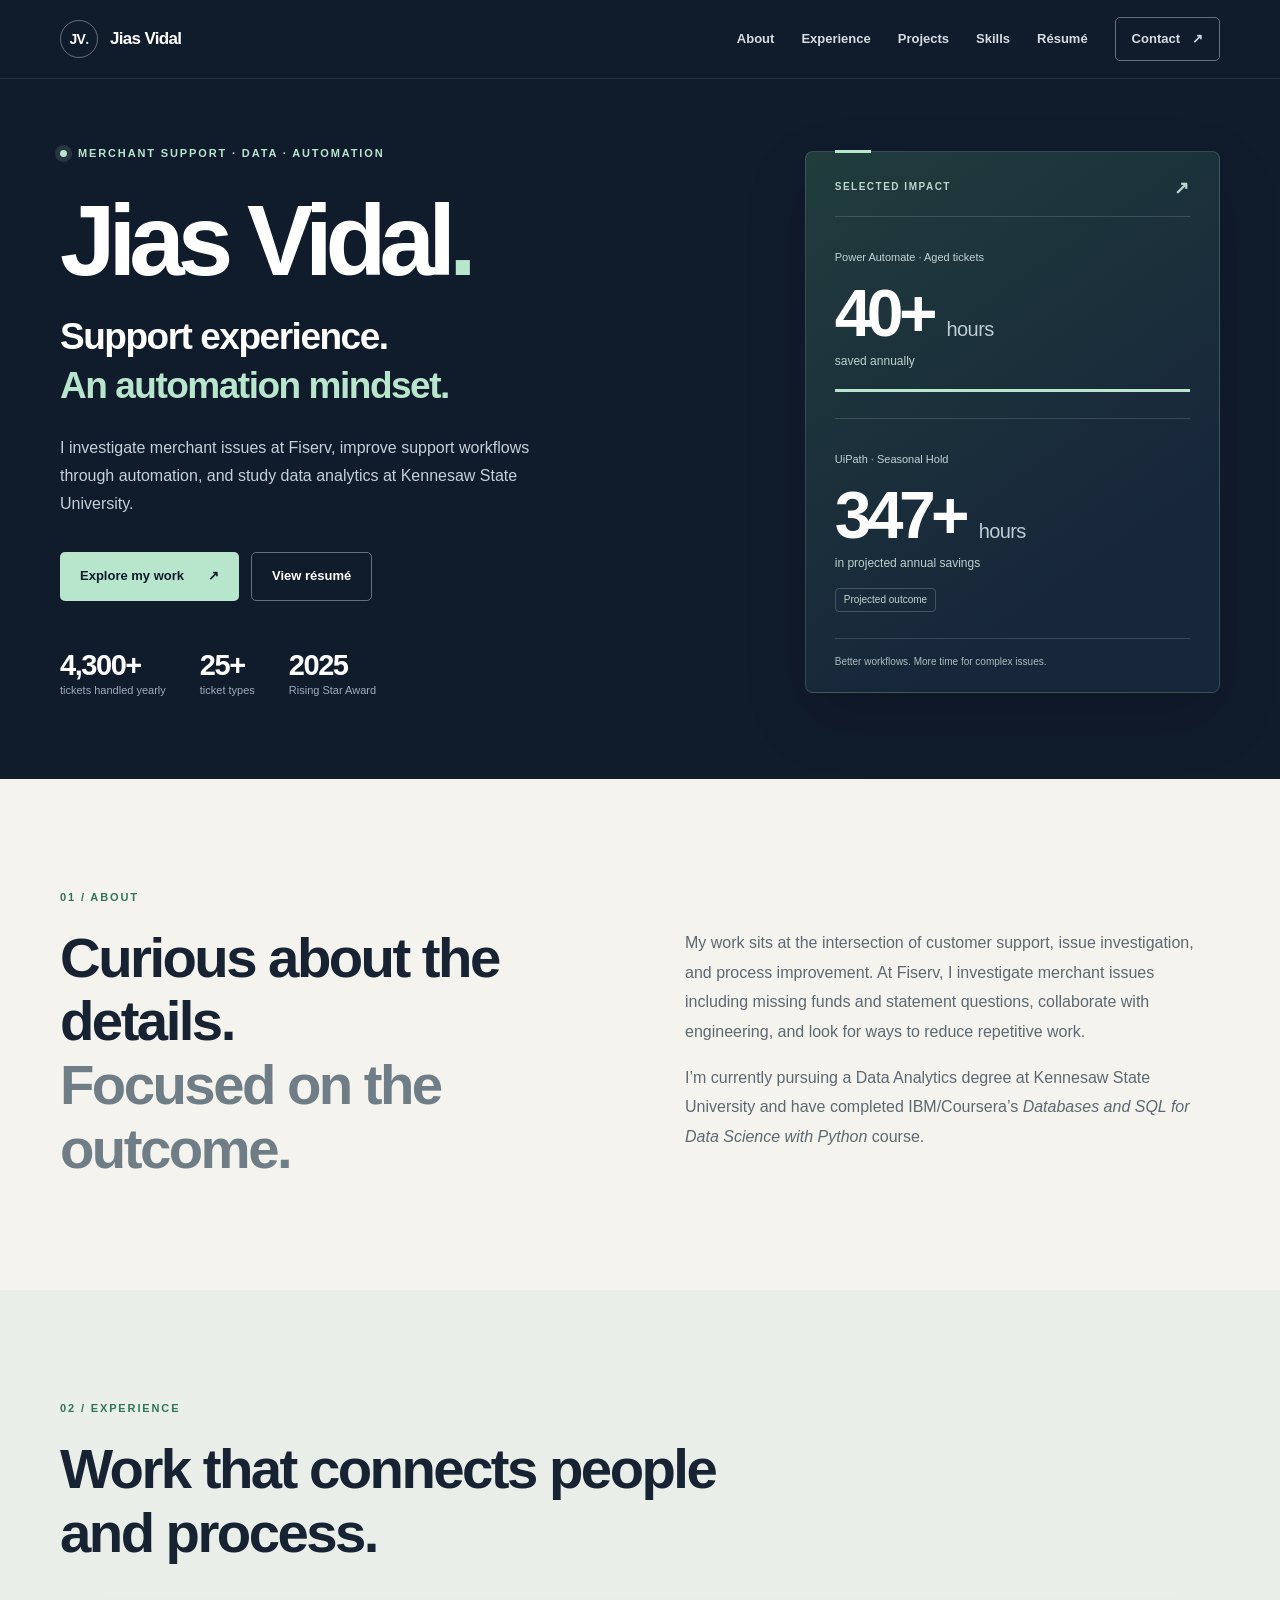
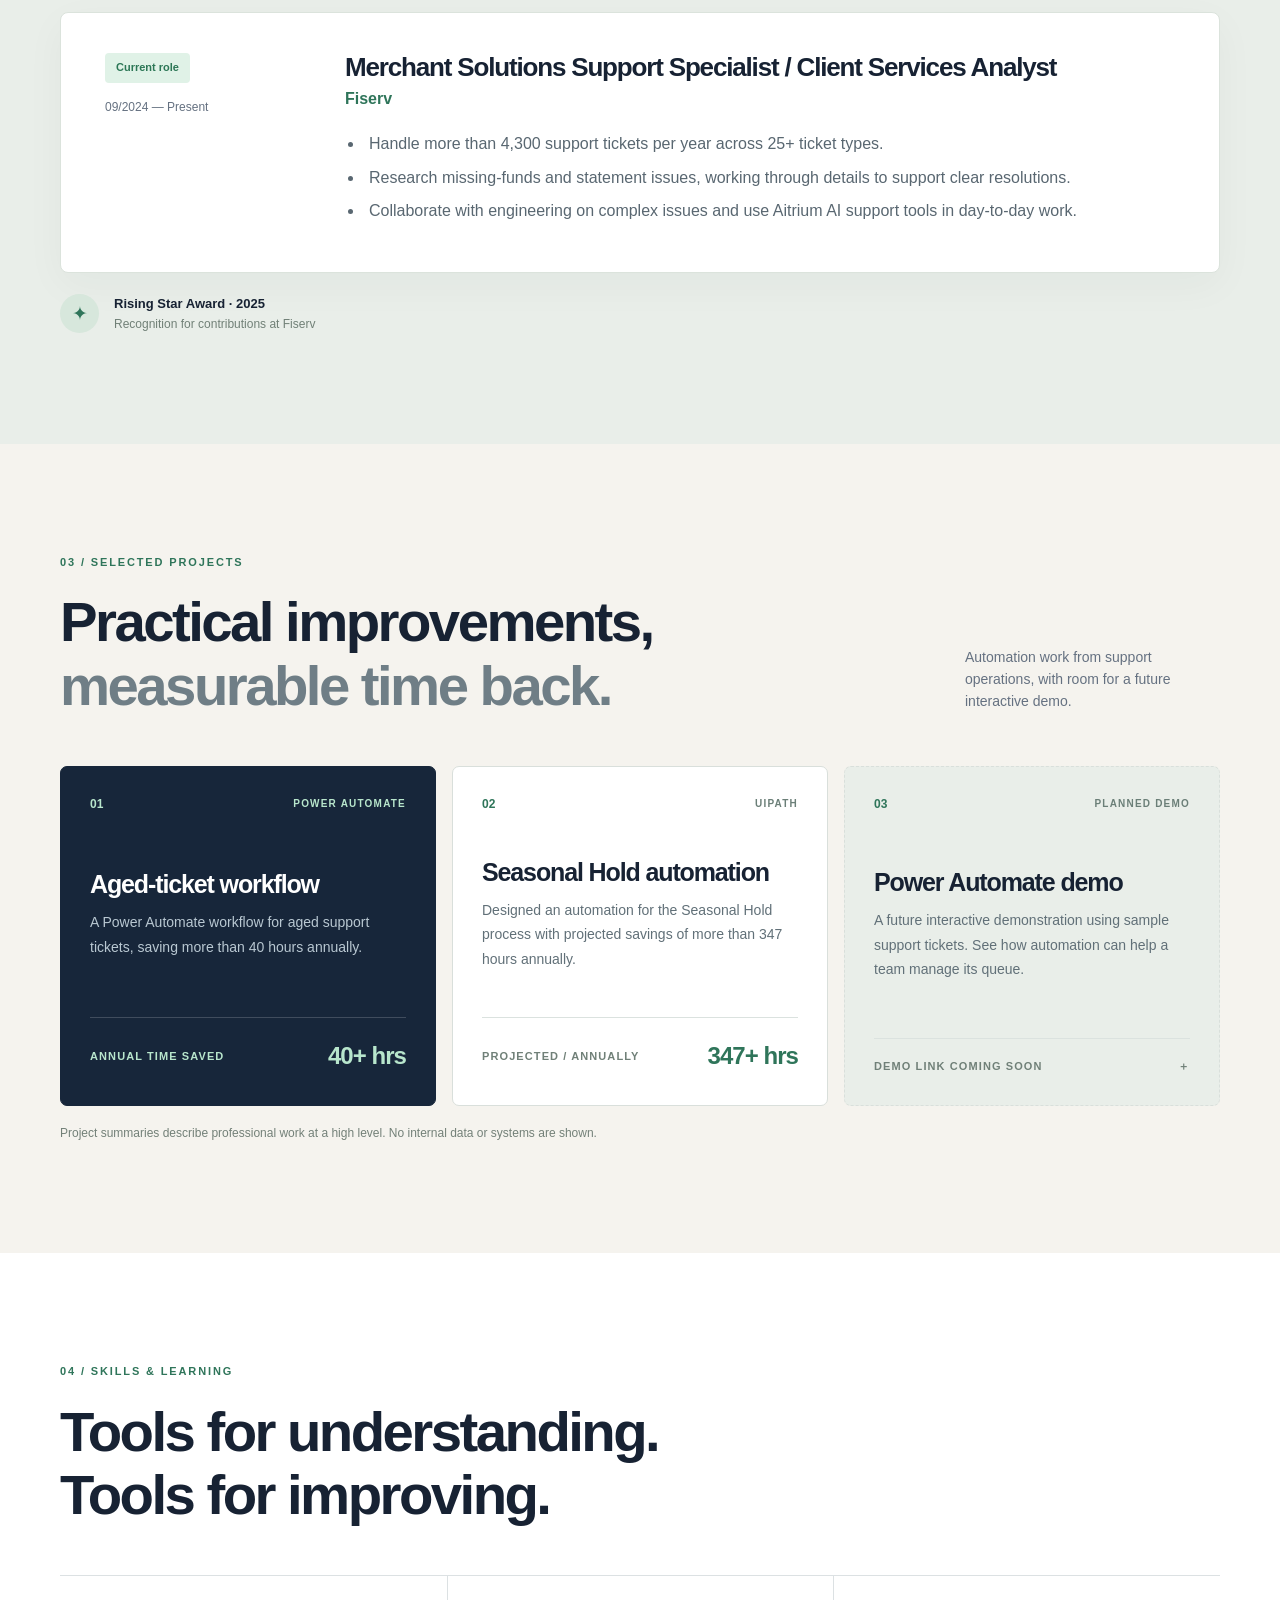
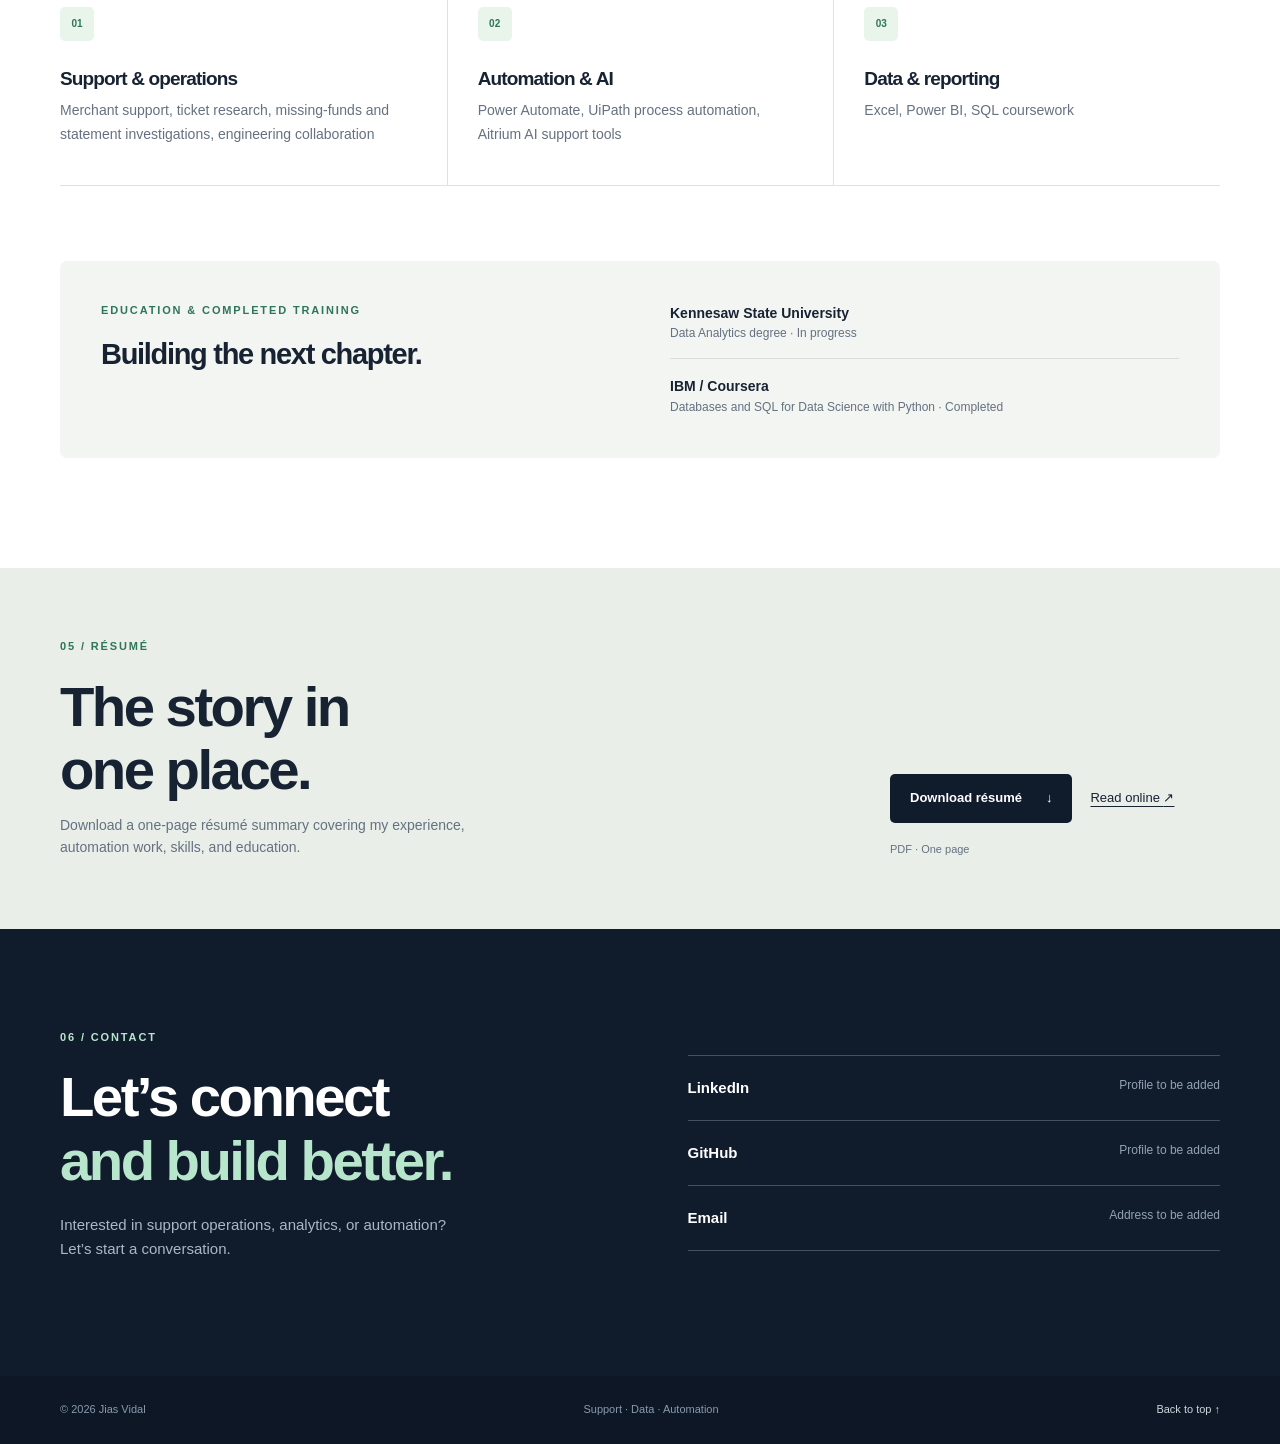
==== index.html @ 684265c1 "Add files via upload" ====
<!doctype html>
<html lang="en">
<head>
  <meta charset="utf-8">
  <meta name="viewport" content="width=device-width, initial-scale=1">
  <meta name="description" content="Jias Vidal — merchant support, data analytics, and practical automation. Explore experience, training, and portfolio projects.">
  <meta name="theme-color" content="#101b2c">
  <title>Jias Vidal | Support, Data & Automation</title>
  <link rel="icon" href="assets/favicon.svg" type="image/svg+xml">
  <link rel="stylesheet" href="styles.css">
  <link rel="stylesheet" href="refinements.css">
  <script src="site-config.js" defer></script>
  <script src="script.js" defer></script>
</head>
<body>
  <a class="skip-link" href="#main">Skip to content</a>
  <header class="site-header">
    <nav class="nav container" aria-label="Main navigation">
      <a class="brand" href="#top" aria-label="Jias Vidal, back to top"><span class="brand-mark">JV<span class="brand-dot">.</span></span><span>Jias Vidal</span></a>
      <button class="menu-toggle" type="button" aria-expanded="false" aria-controls="nav-links" aria-label="Open menu"><span></span><span></span><span></span></button>
      <div class="nav-links" id="nav-links"><a href="#about">About</a><a href="#experience">Experience</a><a href="#projects">Projects</a><a href="#skills">Skills</a><a href="#resume">Résumé</a><a class="nav-contact" href="#contact">Contact <span aria-hidden="true">↗</span></a></div>
    </nav>
  </header>

  <main id="main">
    <section class="hero" id="top" aria-labelledby="hero-title">
      <div class="container hero-grid">
        <div class="hero-copy">
          <p class="eyebrow"><span class="status-dot"></span> Merchant support · Data · Automation</p>
          <h1 id="hero-title">Jias Vidal<span class="name-period">.</span></h1>
          <p class="hero-statement">Support experience.<br><em>An automation mindset.</em></p>
          <p class="hero-lede">I investigate merchant issues at Fiserv, improve support workflows through automation, and study data analytics at Kennesaw State University.</p>
          <div class="hero-actions"><a class="button button-primary" href="#projects">Explore my work <span aria-hidden="true">↗</span></a><a class="button button-outline" href="#resume">View résumé</a></div>
          <div class="hero-metrics" aria-label="Career highlights"><div><strong>4,300+</strong><span>tickets handled yearly</span></div><div><strong>25+</strong><span>ticket types</span></div><div><strong>2025</strong><span>Rising Star Award</span></div></div>
        </div>
        <aside class="impact-panel" aria-label="Automation results">
          <div class="impact-heading"><span>Selected impact</span><span aria-hidden="true">↗</span></div>
          <div class="impact-item"><span class="impact-label">Power Automate · Aged tickets</span><p class="impact-number">40+ <span>hours</span></p><p class="impact-description">saved annually</p><div class="impact-track"><span></span></div></div>
          <div class="impact-item"><span class="impact-label">UiPath · Seasonal Hold</span><p class="impact-number">347+ <span>hours</span></p><p class="impact-description">in projected annual savings</p><span class="projection-label">Projected outcome</span></div>
          <p class="impact-caption">Better workflows. More time for complex issues.</p>
        </aside>
      </div>
    </section>

    <section class="section about-section" id="about"><div class="container split-heading"><div><p class="section-kicker">01 / About</p><h2>Curious about the details.<br><span>Focused on the outcome.</span></h2></div><div class="section-text"><p>My work sits at the intersection of customer support, issue investigation, and process improvement. At Fiserv, I investigate merchant issues including missing funds and statement questions, collaborate with engineering, and look for ways to reduce repetitive work.</p><p>I’m currently pursuing a Data Analytics degree at Kennesaw State University and have completed IBM/Coursera’s <em>Databases and SQL for Data Science with Python</em> course.</p></div></div></section>

    <section class="section experience-section" id="experience"><div class="container"><div class="section-heading"><p class="section-kicker">02 / Experience</p><h2>Work that connects people<br>and process.</h2></div><div class="experience-card"><div class="experience-meta"><span class="tag">Current role</span><p>09/2024 — Present</p></div><div class="experience-body"><h3>Merchant Solutions Support Specialist / Client Services Analyst</h3><p class="company">Fiserv</p><ul><li>Handle more than 4,300 support tickets per year across 25+ ticket types.</li><li>Research missing-funds and statement issues, working through details to support clear resolutions.</li><li>Collaborate with engineering on complex issues and use Aitrium AI support tools in day-to-day work.</li></ul></div></div><div class="award-strip"><span class="award-icon" aria-hidden="true">✦</span><div><strong>Rising Star Award · 2025</strong><span>Recognition for contributions at Fiserv</span></div></div></div></section>

    <section class="section projects-section" id="projects"><div class="container"><div class="section-heading projects-heading"><div><p class="section-kicker">03 / Selected projects</p><h2>Practical improvements,<br><span>measurable time back.</span></h2></div><p>Automation work from support operations, with room for a future interactive demo.</p></div><div class="project-grid"><article class="project-card featured"><div class="project-top"><span class="project-number">01</span><span class="project-type">Power Automate</span></div><div><h3>Aged-ticket workflow</h3><p>A Power Automate workflow for aged support tickets, saving more than 40 hours annually.</p></div><div class="project-footer"><span>Annual time saved</span><strong class="project-result">40+ hrs</strong></div></article><article class="project-card"><div class="project-top"><span class="project-number">02</span><span class="project-type">UiPath</span></div><div><h3>Seasonal Hold automation</h3><p>Designed an automation for the Seasonal Hold process with projected savings of more than 347 hours annually.</p></div><div class="project-footer"><span>Projected / annually</span><strong class="project-result">347+ hrs</strong></div></article><article class="project-card future" id="demo-project"><div class="project-top"><span class="project-number">03</span><span class="project-type" id="demo-status">Planned demo</span></div><div><h3 id="demo-title">Power Automate demo</h3><p id="demo-description">A future interactive demonstration using sample support tickets. See how automation can help a team manage its queue.</p></div><div class="project-footer" id="demo-link-slot"><span>Demo link coming soon</span><span aria-hidden="true">＋</span></div></article></div><p class="project-note">Project summaries describe professional work at a high level. No internal data or systems are shown.</p></div></section>

    <section class="section skills-section" id="skills"><div class="container"><div class="section-heading"><p class="section-kicker">04 / Skills & learning</p><h2>Tools for understanding.<br>Tools for improving.</h2></div><div class="skills-grid"><div class="skill-group"><span class="skill-icon" aria-hidden="true">01</span><h3>Support & operations</h3><p>Merchant support, ticket research, missing-funds and statement investigations, engineering collaboration</p></div><div class="skill-group"><span class="skill-icon" aria-hidden="true">02</span><h3>Automation & AI</h3><p>Power Automate, UiPath process automation, Aitrium AI support tools</p></div><div class="skill-group"><span class="skill-icon" aria-hidden="true">03</span><h3>Data & reporting</h3><p>Excel, Power BI, SQL coursework</p></div></div><div class="learning-panel"><div><p class="section-kicker">Education & completed training</p><h3>Building the next chapter.</h3></div><div class="learning-items"><div><strong>Kennesaw State University</strong><span>Data Analytics degree · In progress</span></div><div><strong>IBM / Coursera</strong><span>Databases and SQL for Data Science with Python · Completed</span></div></div></div></div></section>

    <section class="section resume-section" id="resume"><div class="container resume-panel"><div><p class="section-kicker">05 / Résumé</p><h2>The story in<br>one place.</h2><p>Download a one-page résumé summary covering my experience, automation work, skills, and education.</p></div><div class="resume-actions"><a class="button button-dark" href="assets/jias-vidal-resume.pdf" download>Download résumé <span aria-hidden="true">↓</span></a><a class="resume-preview" href="resume.html">Read online <span aria-hidden="true">↗</span></a><span class="file-note">PDF · One page</span></div></div></section>

    <section class="contact-section" id="contact"><div class="container contact-layout"><div><p class="section-kicker">06 / Contact</p><h2>Let’s connect<br><em>and build better.</em></h2><p>Interested in support operations, analytics, or automation? Let’s start a conversation.</p></div><div class="contact-links"><div class="contact-placeholder" id="linkedin-link"><span>LinkedIn</span><span>Profile to be added</span></div><div class="contact-placeholder" id="github-link"><span>GitHub</span><span>Profile to be added</span></div><div class="contact-placeholder" id="email-link"><span>Email</span><span>Address to be added</span></div></div></div></section>
  </main>
  <footer class="footer"><div class="container footer-row"><span>© <span id="year">2026</span> Jias Vidal</span><span>Support · Data · Automation</span><a href="#top">Back to top ↑</a></div></footer>
</body>
</html>
---- styles.css ----
:root{--navy:#101b2c;--navy2:#17263a;--cream:#f5f3ee;--white:#fff;--ink:#172233;--muted:#657181;--line:#dce1e3;--mint:#b8e6cc;--green:#2f755a}*{box-sizing:border-box}html{scroll-behavior:smooth}body{margin:0;font-family:'Segoe UI',Arial,sans-serif;color:var(--ink);background:var(--cream);line-height:1.6}h1,h2,h3,p{margin-top:0}h1,h2,h3{font-family:'Segoe UI',Arial,sans-serif;line-height:1.13;letter-spacing:-.045em}a{color:inherit}button{font:inherit}.container{width:min(1160px,calc(100% - 48px));margin:auto}.skip-link{position:absolute;top:-50px;left:12px;background:var(--mint);padding:8px 16px;z-index:50}.skip-link:focus{top:8px}.site-header{background:var(--navy);color:white;border-bottom:1px solid #ffffff19;position:relative;z-index:10}.nav{min-height:78px;display:flex;align-items:center;justify-content:space-between;gap:24px}.brand{display:flex;align-items:center;gap:12px;text-decoration:none;font:800 17px 'Segoe UI',Arial,sans-serif;letter-spacing:-.04em}.brand-mark{display:grid;place-items:center;width:38px;height:38px;border:1px solid #ffffff5c;border-radius:50%;font-size:14px}.brand-dot{color:var(--mint)}.nav-links{display:flex;align-items:center;gap:27px}.nav-links a{text-decoration:none;font-size:13px;font-weight:600;color:#d5dce4}.nav-links a:hover,.nav-links a:focus-visible{color:var(--mint)}.nav-contact{padding:10px 16px;border:1px solid #627083;border-radius:5px}.nav-contact span{margin-left:12px}.menu-toggle{display:none}.hero{background:var(--navy);color:white;overflow:hidden}.hero-grid{display:grid;grid-template-columns:1.2fr .8fr;gap:48px;min-height:650px;align-items:center;padding-top:66px;padding-bottom:80px}.eyebrow,.section-kicker{text-transform:uppercase;letter-spacing:.17em;font-size:11px;font-weight:800}.eyebrow{display:flex;align-items:center;gap:11px;color:var(--mint);margin-bottom:26px}.status-dot{width:7px;height:7px;border-radius:50%;background:var(--mint);box-shadow:0 0 0 5px #b8e6cc22}.hero h1{font-size:clamp(47px,5.3vw,76px);max-width:740px;margin-bottom:27px}.hero h1 em,.contact-section h2 em{font-style:normal;color:var(--mint)}.hero-lede{font-size:17px;line-height:1.75;color:#c5d0da;max-width:580px;margin-bottom:34px}.hero-actions{display:flex;gap:12px;flex-wrap:wrap}.button{display:inline-flex;align-items:center;justify-content:center;gap:24px;min-height:49px;padding:12px 20px;border-radius:5px;text-decoration:none;font-size:13px;font-weight:800;transition:transform .2s,background .2s}.button:hover{transform:translateY(-2px)}.button-primary{background:var(--mint);color:var(--navy)}.button-primary:hover{background:#d5f3e2}.button-outline{border:1px solid #637185;color:white}.button-outline:hover{background:#ffffff12}.hero-metrics{display:flex;gap:45px;margin-top:65px}.hero-metrics div{display:flex;flex-direction:column;gap:0}.hero-metrics strong{font:800 29px 'Segoe UI',Arial,sans-serif;letter-spacing:-.05em}.hero-metrics span{font-size:11px;color:#9dadbd}.hero-art{position:relative;display:grid;place-items:center;height:430px;isolation:isolate}.hero-art:before{content:'';position:absolute;width:370px;height:370px;background:radial-gradient(circle,#244e50 0%,#1c3942 34%,transparent 68%);filter:blur(16px);z-index:-1}.art-orbit{position:absolute;border:1px solid #88b8ae55;border-radius:50%;transform:rotate(-26deg)}.orbit-one{width:380px;height:220px}.orbit-two{width:260px;height:370px;transform:rotate(44deg)}.art-core{width:220px;height:220px;border-radius:50%;background:linear-gradient(145deg,#223e49,#172a3b);border:1px solid #94cdb077;box-shadow:0 24px 90px #0007, inset 0 0 40px #aedcc018;display:flex;flex-direction:column;align-items:center;justify-content:center;font:800 21px 'Segoe UI',Arial,sans-serif;letter-spacing:-.04em}.art-plus{color:var(--mint);font-size:15px;line-height:1.6}.art-caption{position:absolute;bottom:8px;color:#849aaa;font-size:11px;letter-spacing:.12em;text-transform:uppercase}.section{padding:110px 0}.section-kicker{color:var(--green);margin-bottom:19px}.section h2,.contact-section h2{font-size:clamp(38px,4.4vw,59px);margin-bottom:0}.section h2 span{color:#6f7e86}.split-heading{display:grid;grid-template-columns:1fr 1fr;gap:90px}.section-text{padding-top:39px;color:#5d6872;font-size:16px;line-height:1.85}.section-text p:last-child{margin-bottom:0}.experience-section{background:#e9eee9}.section-heading{margin-bottom:48px}.experience-card{display:grid;grid-template-columns:240px 1fr;background:white;border:1px solid #dbe3dc;border-radius:8px;padding:40px 44px;box-shadow:0 12px 40px #1b3c2d0a}.experience-meta{font-size:12px;color:var(--muted)}.tag{display:inline-block;background:#e0f2e7;color:#2c7756;padding:6px 11px;border-radius:4px;font-size:11px;font-weight:800;margin-bottom:15px}.experience-body h3{font-size:26px;margin-bottom:3px}.company{font-weight:700;color:var(--green);margin-bottom:20px}.experience-body ul{padding-left:19px;margin:0;color:#596771}.experience-body li{padding-left:5px;margin-bottom:8px}.award-strip{display:flex;align-items:center;gap:15px;margin-top:21px}.award-icon{display:grid;place-items:center;width:39px;height:39px;border-radius:50%;background:#d7e7dc;color:var(--green);font-size:19px}.award-strip div{display:flex;flex-direction:column}.award-strip strong{font-size:13px}.award-strip span:last-child{font-size:12px;color:#718077}.projects-section{background:var(--cream)}.projects-heading{display:flex;justify-content:space-between;align-items:end;gap:30px}.projects-heading>p{max-width:255px;color:var(--muted);font-size:14px;margin:0 0 5px}.project-grid{display:grid;grid-template-columns:repeat(3,1fr);gap:16px}.project-card{min-height:335px;display:flex;flex-direction:column;justify-content:space-between;padding:29px;border:1px solid #d9dfdb;border-radius:7px;background:white;transition:transform .2s,box-shadow .2s}.project-card:hover{transform:translateY(-4px);box-shadow:0 18px 30px #12251b10}.project-card.featured{background:var(--navy2);color:white;border-color:var(--navy2)}.project-card.future{background:#e9eee9;border-style:dashed}.project-top,.project-footer{display:flex;justify-content:space-between;gap:10px;align-items:center}.project-number{font:800 12px 'Segoe UI',Arial,sans-serif;color:var(--green)}.featured .project-number{color:var(--mint)}.project-type{font-size:10px;font-weight:800;text-transform:uppercase;letter-spacing:.12em;color:#6b7f78}.featured .project-type{color:var(--mint)}.project-card h3{font-size:25px;margin-bottom:12px}.project-card p{font-size:14px;color:#617078;line-height:1.75;margin:0}.featured p{color:#b9c8d2}.project-footer{border-top:1px solid #dbe2df;padding-top:19px;font-size:11px;text-transform:uppercase;letter-spacing:.1em;font-weight:800;color:#708078}.featured .project-footer{border-color:#ffffff2d;color:var(--mint)}.project-footer span:last-child{font-size:18px}.project-note{font-size:12px;color:#738078;margin:18px 0 0}.skills-section{background:white}.skills-grid{display:grid;grid-template-columns:repeat(3,1fr);border-top:1px solid var(--line);border-bottom:1px solid var(--line)}.skill-group{padding:31px 28px 38px 0}.skill-group+ .skill-group{border-left:1px solid var(--line);padding-left:30px}.skill-icon{display:grid;place-items:center;width:34px;height:34px;background:#e9f4eb;color:var(--green);border-radius:5px;font-size:10px;font-weight:800;margin-bottom:27px}.skill-group h3{font-size:19px;margin-bottom:10px}.skill-group p{color:var(--muted);font-size:14px;line-height:1.7;margin-bottom:0}.learning-panel{display:grid;grid-template-columns:1fr 1fr;gap:60px;margin-top:75px;padding:41px;background:#f2f5f1;border-radius:7px}.learning-panel h3{font-size:29px;margin:0}.learning-items{display:grid;gap:16px}.learning-items div{display:flex;flex-direction:column;padding-bottom:15px;border-bottom:1px solid #d6dfd6}.learning-items div:last-child{border:0;padding-bottom:0}.learning-items strong{font-size:14px}.learning-items span{font-size:12px;color:var(--muted)}.resume-section{background:#e9eee9;padding:70px 0}.resume-panel{display:flex;align-items:end;justify-content:space-between;gap:25px}.resume-panel h2{margin-bottom:12px}.resume-panel p:last-child{color:var(--muted);font-size:14px;margin:0;max-width:430px}.contact-section{background:var(--navy);color:white;padding:100px 0}.contact-layout{display:grid;grid-template-columns:1fr 1fr;gap:95px}.contact-section .section-kicker{color:var(--mint)}.contact-section h2{margin-bottom:21px}.contact-section p:not(.section-kicker){color:#aab8c5;max-width:400px;font-size:15px}.contact-links{align-self:center;border-top:1px solid #ffffff3a}.contact-placeholder{display:flex;justify-content:space-between;gap:10px;padding:20px 0;border-bottom:1px solid #ffffff3a;font-size:15px;font-weight:700}.contact-placeholder span:last-child{font-size:12px;font-weight:500;color:#91a3b1}.footer{background:#0d1726;color:#889bab}.footer-row{display:flex;justify-content:space-between;gap:20px;padding:25px 0;font-size:11px}.footer a{text-decoration:none;color:#cbd8dd}a:focus-visible,button:focus-visible{outline:3px solid #69d6a3;outline-offset:4px}@media(max-width:900px){.hero-grid{grid-template-columns:1fr;min-height:0;gap:20px;padding:72px 0}.hero-art{height:250px}.hero-art:before{width:250px;height:250px}.orbit-one{width:270px;height:155px}.orbit-two{width:175px;height:265px}.art-core{width:145px;height:145px;font-size:15px}.art-caption{bottom:0}.split-heading,.contact-layout{gap:35px}.project-grid{grid-template-columns:repeat(2,1fr)}.project-card.future{grid-column:span 2;min-height:240px}}@media(max-width:700px){.container{width:min(100% - 36px,1160px)}.nav{min-height:68px}.menu-toggle{display:flex;flex-direction:column;gap:4px;padding:8px;border:0;background:none;cursor:pointer}.menu-toggle span{display:block;width:23px;height:2px;background:white}.nav-links{display:none;position:absolute;top:68px;left:0;right:0;padding:18px;background:var(--navy2);flex-direction:column;align-items:stretch;gap:0;border-top:1px solid #ffffff22}.nav-links.open{display:flex}.nav-links a{padding:11px 8px}.nav-contact{border:0}.hero-grid{padding:60px 0 65px}.hero h1{font-size:clamp(42px,10vw,60px)}.hero-lede{font-size:15px}.hero-metrics{gap:19px;justify-content:space-between;margin-top:45px}.hero-metrics strong{font-size:22px}.hero-metrics span{font-size:10px}.hero-art{display:none}.section{padding:72px 0}.split-heading,.experience-card,.learning-panel,.contact-layout{grid-template-columns:1fr}.section-text{padding-top:0}.section h2,.contact-section h2{font-size:38px}.experience-card{padding:27px;gap:18px}.projects-heading{display:block}.projects-heading>p{margin-top:20px}.project-grid,.skills-grid{grid-template-columns:1fr}.project-card,.project-card.future{grid-column:auto;min-height:270px}.skill-group,.skill-group+ .skill-group{padding:25px 0;border-left:0;border-top:1px solid var(--line)}.skills-grid{border-top:0}.learning-panel{gap:30px;margin-top:40px;padding:27px}.resume-panel{display:block}.resume-panel .button{margin-top:24px}.contact-section{padding:75px 0}.footer-row{flex-wrap:wrap}.footer-row span:nth-child(2){display:none}}@media(prefers-reduced-motion:reduce){html{scroll-behavior:auto}*,*:before,*:after{transition:none!important;animation:none!important}}
---- refinements.css ----
/* Layout refinements, kept separate so the visual theme is easy to change. */
.brand-mark { display:flex; align-items:center; justify-content:center; }
.brand-dot { display:inline; }
.hero-grid { grid-template-columns:1.3fr .8fr; gap:70px; min-height:630px; }
.hero h1 { font-size:clamp(68px,7.8vw,106px); font-weight:750; line-height:1.05; margin-bottom:20px; letter-spacing:-.07em; }
.name-period { color:var(--mint); }
.hero-statement { font-size:clamp(25px,3vw,37px); font-weight:600; line-height:1.3; letter-spacing:-.04em; margin-bottom:24px; }
.hero-statement em { font-style:normal; color:var(--mint); }
.hero-lede { max-width:510px; font-size:16px; }
.hero-metrics { margin-top:48px; gap:34px; }
.impact-panel { border:1px solid #8fb6a441; border-radius:8px; background:linear-gradient(145deg,#203c3c,#17263a 75%); padding:27px 29px 22px; box-shadow:0 25px 65px #0002; position:relative; }
.impact-panel::before { content:''; width:36px; height:3px; background:var(--mint); position:absolute; top:-2px; left:29px; }
.impact-heading { display:flex; justify-content:space-between; text-transform:uppercase; letter-spacing:.15em; color:#bed4cf; font-size:10px; font-weight:700; border-bottom:1px solid #ffffff25; padding-bottom:19px; }
.impact-heading span:last-child { font-size:18px; line-height:1; }
.impact-item { padding:26px 0; }
.impact-item + .impact-item { border-top:1px solid #ffffff25; }
.impact-label { font-size:11px; color:#c3d3d6; }
.impact-number { font-size:66px; letter-spacing:-.07em; line-height:1.08; font-weight:650; margin:9px 0 3px; }
.impact-number span { font-size:20px; letter-spacing:-.03em; color:#bdcdd3; font-weight:400; }
.impact-description { margin:0; color:#bed1ce; font-size:12px; }
.impact-track { margin-top:18px; height:3px; background:#ffffff16; }
.impact-track span { display:block; width:100%; height:100%; background:var(--mint); }
.projection-label { display:inline-block; margin-top:15px; border:1px solid #9bb7af4d; border-radius:4px; padding:3px 8px; color:#bfd6cb; font-size:10px; }
.impact-caption { font-size:10px; color:#a7bfbd; margin:0; padding-top:15px; border-top:1px solid #ffffff25; }
.project-card { min-height:340px; gap:28px; }
.project-result { font-size:24px; letter-spacing:-.04em; text-transform:none; color:var(--green); }
.featured .project-result { color:var(--mint); }
.project-footer { flex-wrap:wrap; }
.project-footer span:last-child { font-size:inherit; }
.demo-link { font-size:12px; color:var(--green); text-underline-offset:4px; padding:5px 0; }
.resume-actions { display:flex; flex-wrap:wrap; align-items:center; gap:18px; max-width:330px; }
.button-dark { background:var(--navy); color:white; }
.button-dark:hover { background:#263c4b; }
.resume-preview { font-size:13px; text-underline-offset:4px; }
.file-note { width:100%; color:var(--muted); font-size:11px; }
.contact-active { text-decoration:none; }
.contact-active:hover { color:var(--mint); }
.contact-active:hover span:last-child { color:var(--mint); }
section[id] { scroll-margin-top:24px; }
.nav-links a { min-height:44px; display:inline-flex; align-items:center; }
@media(max-width:1000px) and (min-width:701px) {
  .nav-links { gap:14px; }
  .hero-grid { gap:35px; }
  .hero-metrics { gap:20px; }
  .hero-metrics strong { font-size:25px; }
}
@media(max-width:900px) {
  .hero-grid { grid-template-columns:1fr; }
  .impact-panel { display:grid; grid-template-columns:1fr 1fr; gap:0 30px; }
  .impact-heading,.impact-caption { grid-column:1 / -1; }
  .impact-item + .impact-item { border-top:0; }
  .impact-track { display:none; }
}
@media(max-width:700px) {
  .hero-grid { gap:40px; }
  .hero h1 { font-size:clamp(64px,15vw,88px); }
  .hero-statement { font-size:27px; }
  .eyebrow { font-size:9px; letter-spacing:.13em; }
  .hero-metrics { gap:14px; }
  .impact-panel { padding:23px; gap:0 18px; }
  .impact-item { min-width:0; }
  .impact-number { font-size:43px; }
  .impact-number span { display:block; font-size:15px; letter-spacing:0; margin-top:4px; }
  .impact-label { display:block; min-height:36px; font-size:10px; }
  .impact-description { font-size:11px; }
  .project-card { min-height:290px; }
  .resume-actions { margin-top:25px; }
  .resume-panel .button { margin-top:0; }
  .contact-placeholder { flex-wrap:wrap; }
}
@media print {
  .site-header,.hero-art,.hero-actions,.footer,.contact-section { display:none; }
  body,.hero,.section,.experience-section,.resume-section { background:white; color:black; }
  .section { padding:25px 0; }
  .hero-grid { padding:25px 0; min-height:0; }
  .impact-panel { display:none; }
}
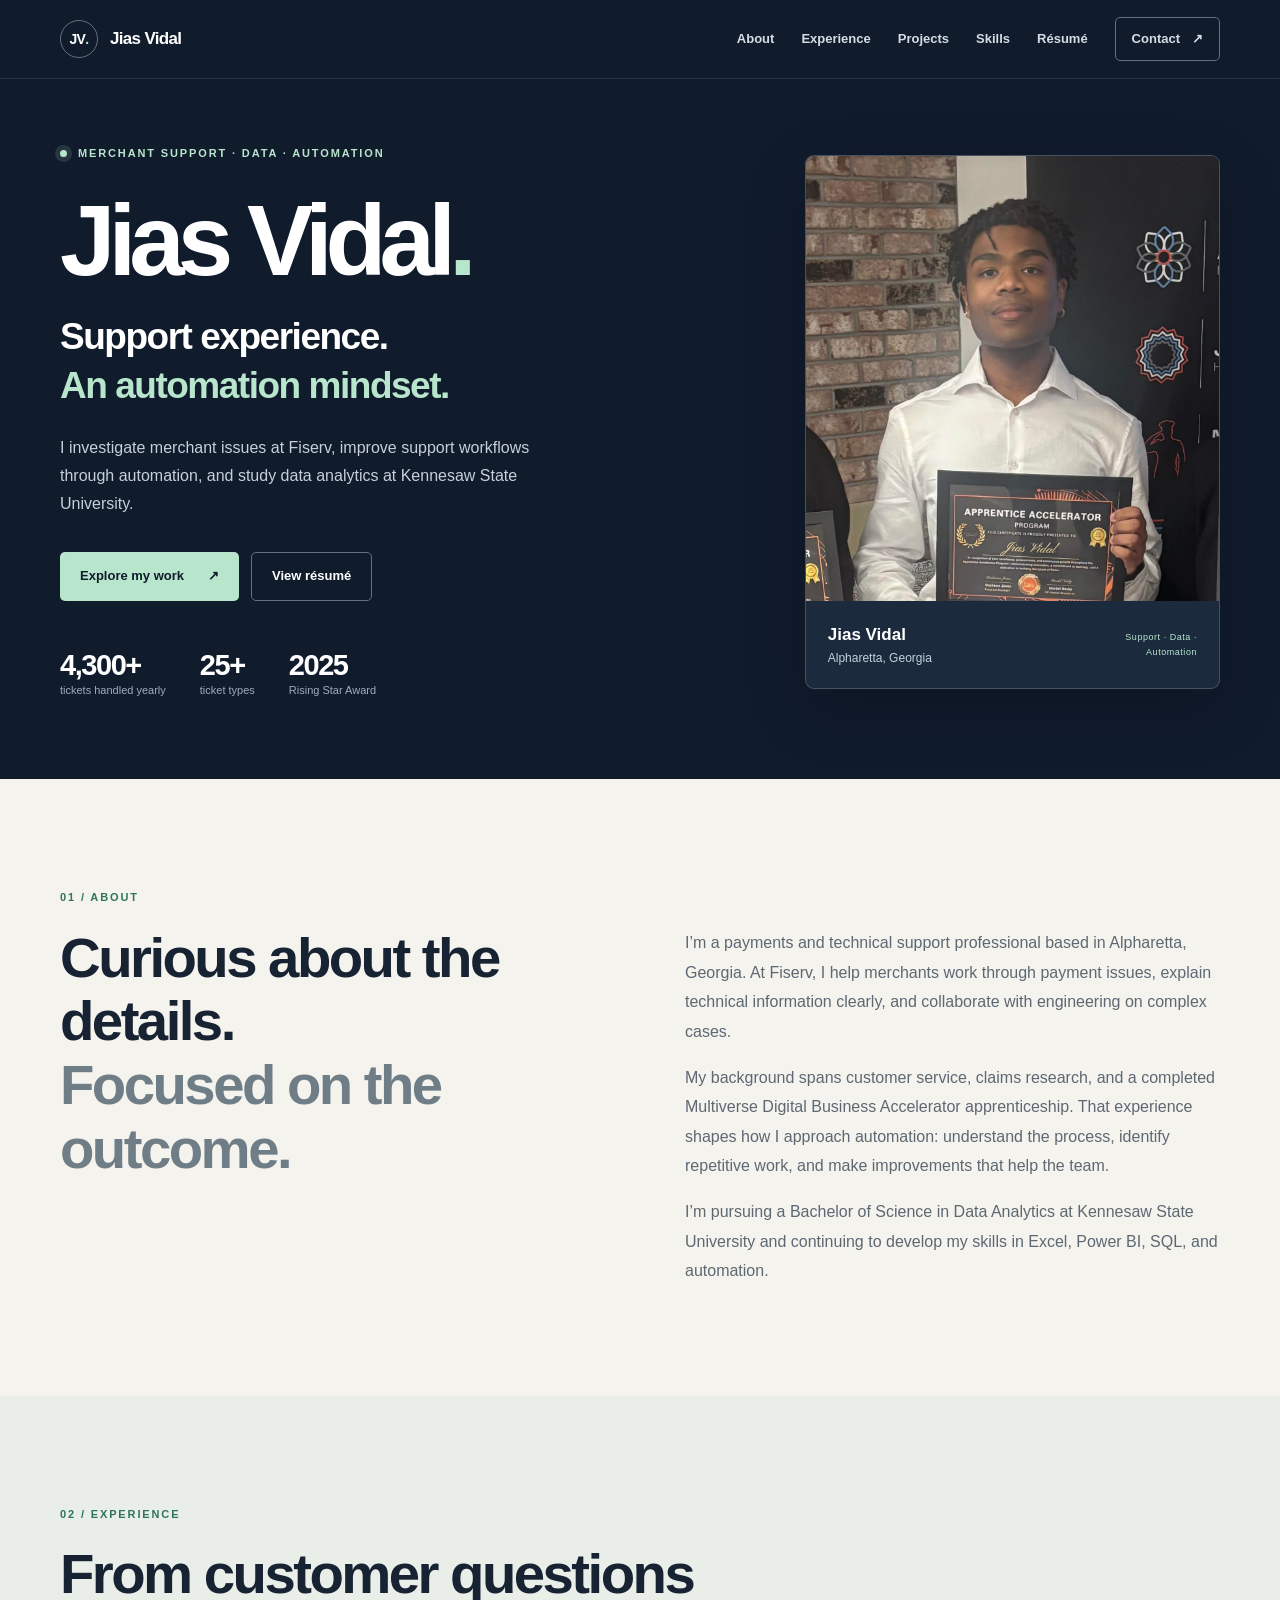
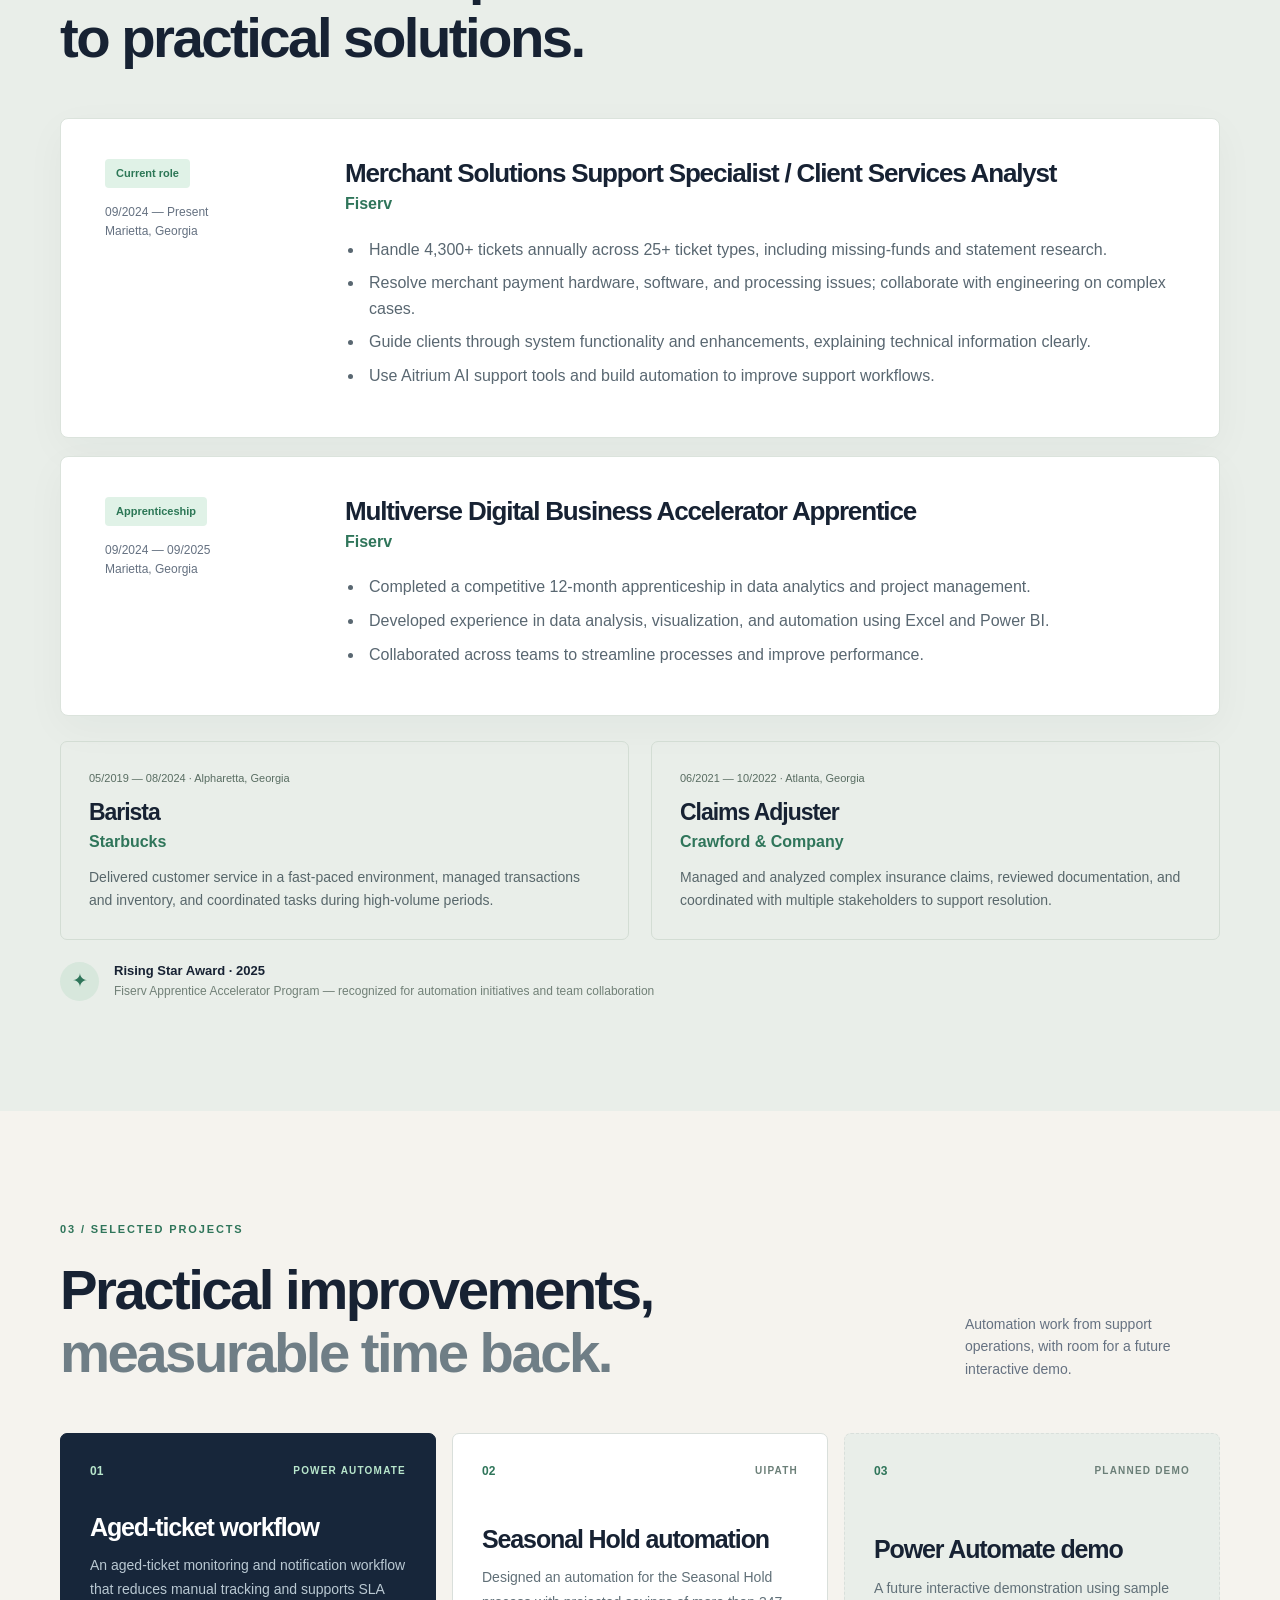
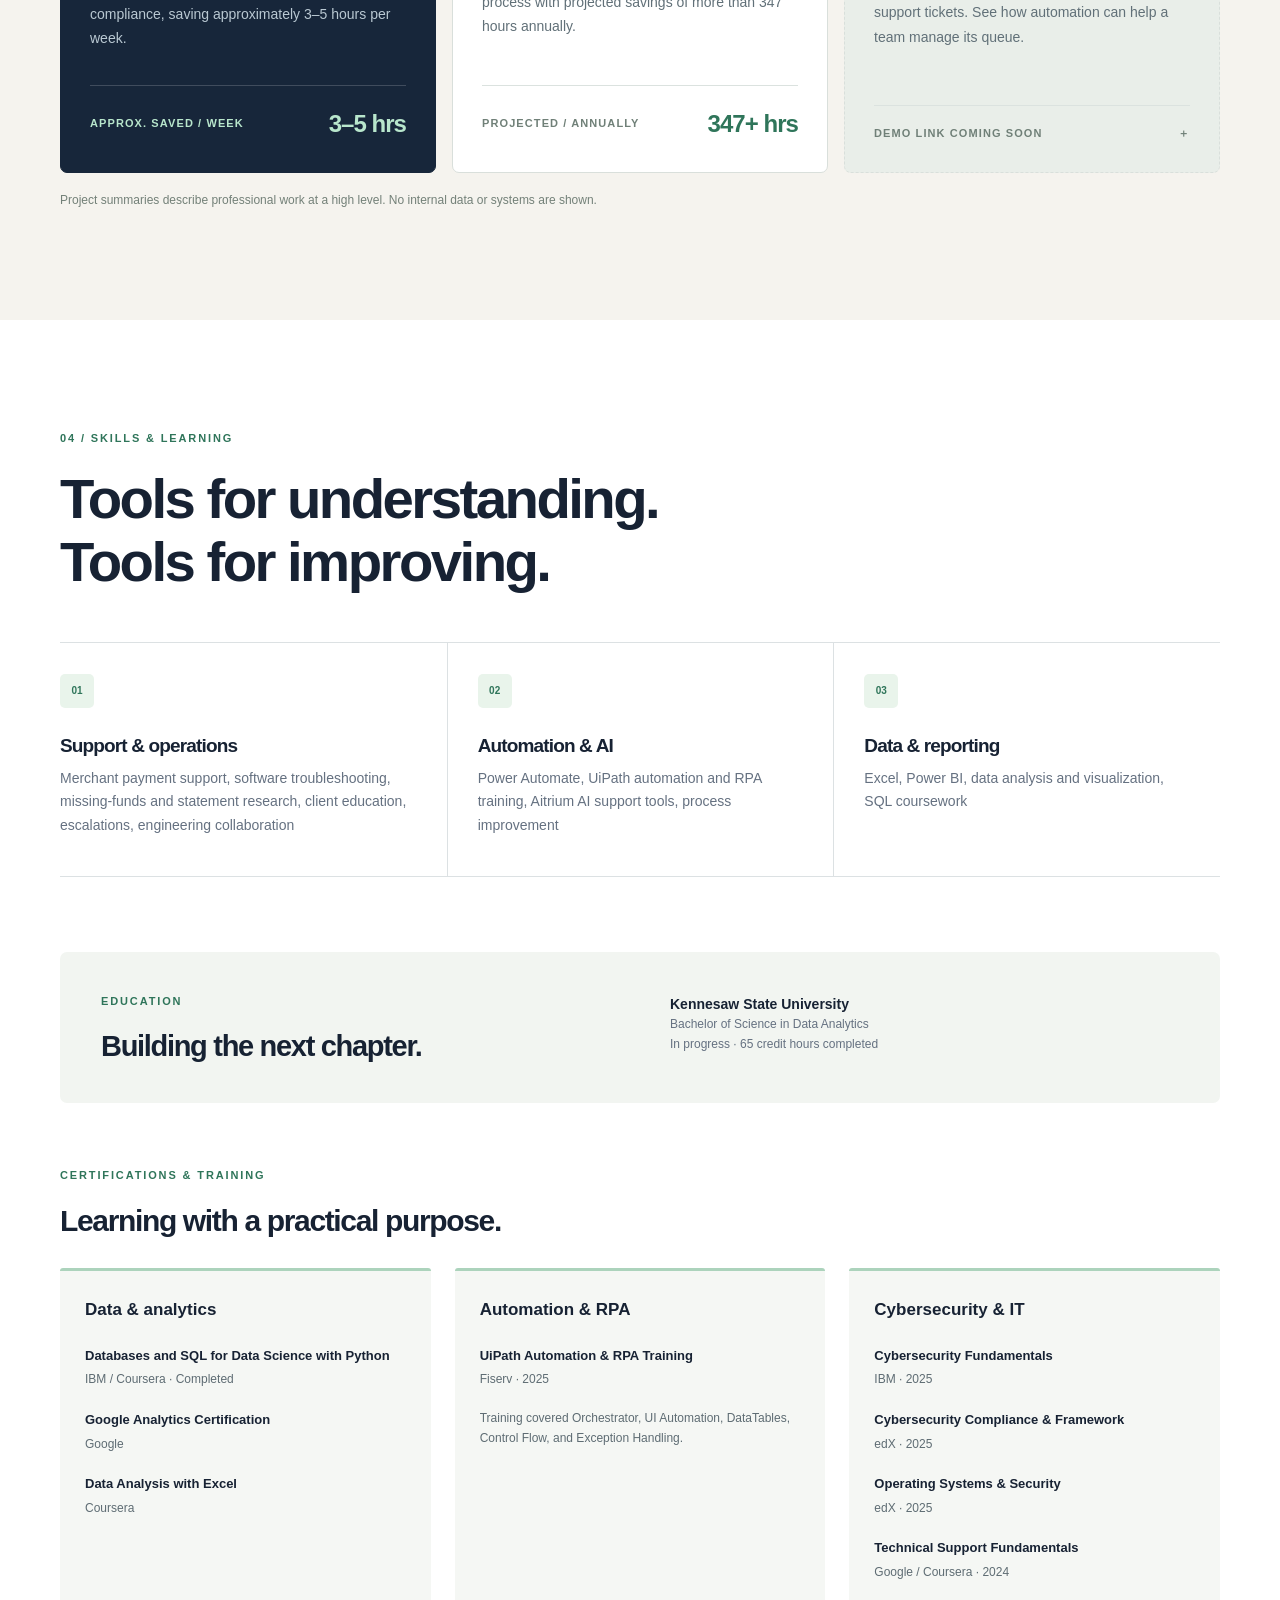
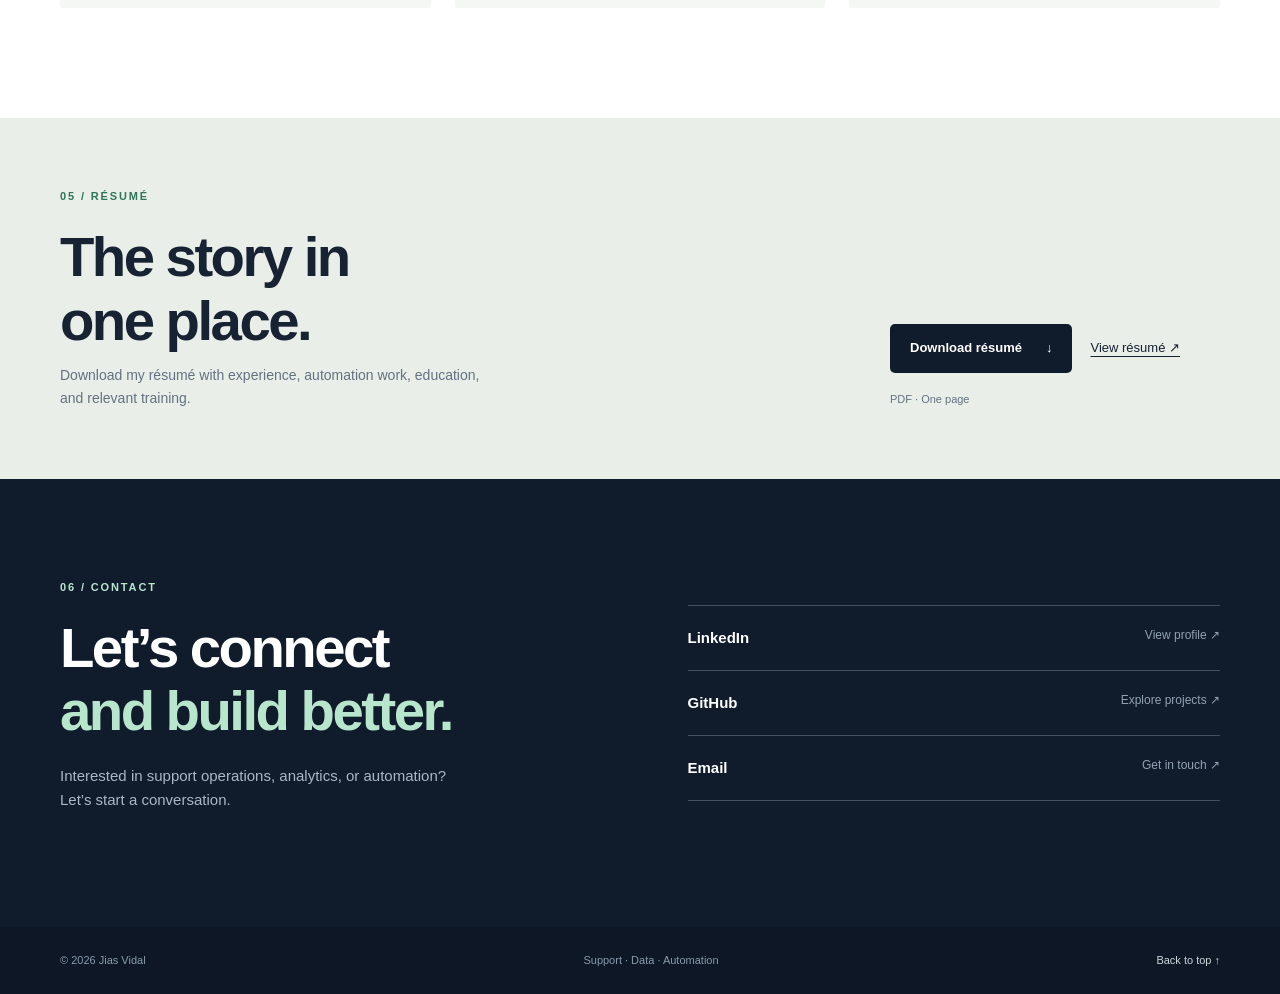
==== commit e7e5f753: "Add files via upload" ====
--- a/index.html
+++ b/index.html
@@ -1,59 +1,66 @@
-<!doctype html>
-<html lang="en">
-<head>
-  <meta charset="utf-8">
-  <meta name="viewport" content="width=device-width, initial-scale=1">
-  <meta name="description" content="Jias Vidal — merchant support, data analytics, and practical automation. Explore experience, training, and portfolio projects.">
-  <meta name="theme-color" content="#101b2c">
-  <title>Jias Vidal | Support, Data & Automation</title>
-  <link rel="icon" href="assets/favicon.svg" type="image/svg+xml">
-  <link rel="stylesheet" href="styles.css">
-  <link rel="stylesheet" href="refinements.css">
-  <script src="site-config.js" defer></script>
-  <script src="script.js" defer></script>
-</head>
-<body>
-  <a class="skip-link" href="#main">Skip to content</a>
-  <header class="site-header">
-    <nav class="nav container" aria-label="Main navigation">
-      <a class="brand" href="#top" aria-label="Jias Vidal, back to top"><span class="brand-mark">JV<span class="brand-dot">.</span></span><span>Jias Vidal</span></a>
-      <button class="menu-toggle" type="button" aria-expanded="false" aria-controls="nav-links" aria-label="Open menu"><span></span><span></span><span></span></button>
-      <div class="nav-links" id="nav-links"><a href="#about">About</a><a href="#experience">Experience</a><a href="#projects">Projects</a><a href="#skills">Skills</a><a href="#resume">Résumé</a><a class="nav-contact" href="#contact">Contact <span aria-hidden="true">↗</span></a></div>
-    </nav>
-  </header>
-
-  <main id="main">
-    <section class="hero" id="top" aria-labelledby="hero-title">
-      <div class="container hero-grid">
-        <div class="hero-copy">
-          <p class="eyebrow"><span class="status-dot"></span> Merchant support · Data · Automation</p>
-          <h1 id="hero-title">Jias Vidal<span class="name-period">.</span></h1>
-          <p class="hero-statement">Support experience.<br><em>An automation mindset.</em></p>
-          <p class="hero-lede">I investigate merchant issues at Fiserv, improve support workflows through automation, and study data analytics at Kennesaw State University.</p>
-          <div class="hero-actions"><a class="button button-primary" href="#projects">Explore my work <span aria-hidden="true">↗</span></a><a class="button button-outline" href="#resume">View résumé</a></div>
-          <div class="hero-metrics" aria-label="Career highlights"><div><strong>4,300+</strong><span>tickets handled yearly</span></div><div><strong>25+</strong><span>ticket types</span></div><div><strong>2025</strong><span>Rising Star Award</span></div></div>
-        </div>
-        <aside class="impact-panel" aria-label="Automation results">
-          <div class="impact-heading"><span>Selected impact</span><span aria-hidden="true">↗</span></div>
-          <div class="impact-item"><span class="impact-label">Power Automate · Aged tickets</span><p class="impact-number">40+ <span>hours</span></p><p class="impact-description">saved annually</p><div class="impact-track"><span></span></div></div>
-          <div class="impact-item"><span class="impact-label">UiPath · Seasonal Hold</span><p class="impact-number">347+ <span>hours</span></p><p class="impact-description">in projected annual savings</p><span class="projection-label">Projected outcome</span></div>
-          <p class="impact-caption">Better workflows. More time for complex issues.</p>
-        </aside>
-      </div>
-    </section>
-
-    <section class="section about-section" id="about"><div class="container split-heading"><div><p class="section-kicker">01 / About</p><h2>Curious about the details.<br><span>Focused on the outcome.</span></h2></div><div class="section-text"><p>My work sits at the intersection of customer support, issue investigation, and process improvement. At Fiserv, I investigate merchant issues including missing funds and statement questions, collaborate with engineering, and look for ways to reduce repetitive work.</p><p>I’m currently pursuing a Data Analytics degree at Kennesaw State University and have completed IBM/Coursera’s <em>Databases and SQL for Data Science with Python</em> course.</p></div></div></section>
-
-    <section class="section experience-section" id="experience"><div class="container"><div class="section-heading"><p class="section-kicker">02 / Experience</p><h2>Work that connects people<br>and process.</h2></div><div class="experience-card"><div class="experience-meta"><span class="tag">Current role</span><p>09/2024 — Present</p></div><div class="experience-body"><h3>Merchant Solutions Support Specialist / Client Services Analyst</h3><p class="company">Fiserv</p><ul><li>Handle more than 4,300 support tickets per year across 25+ ticket types.</li><li>Research missing-funds and statement issues, working through details to support clear resolutions.</li><li>Collaborate with engineering on complex issues and use Aitrium AI support tools in day-to-day work.</li></ul></div></div><div class="award-strip"><span class="award-icon" aria-hidden="true">✦</span><div><strong>Rising Star Award · 2025</strong><span>Recognition for contributions at Fiserv</span></div></div></div></section>
-
-    <section class="section projects-section" id="projects"><div class="container"><div class="section-heading projects-heading"><div><p class="section-kicker">03 / Selected projects</p><h2>Practical improvements,<br><span>measurable time back.</span></h2></div><p>Automation work from support operations, with room for a future interactive demo.</p></div><div class="project-grid"><article class="project-card featured"><div class="project-top"><span class="project-number">01</span><span class="project-type">Power Automate</span></div><div><h3>Aged-ticket workflow</h3><p>A Power Automate workflow for aged support tickets, saving more than 40 hours annually.</p></div><div class="project-footer"><span>Annual time saved</span><strong class="project-result">40+ hrs</strong></div></article><article class="project-card"><div class="project-top"><span class="project-number">02</span><span class="project-type">UiPath</span></div><div><h3>Seasonal Hold automation</h3><p>Designed an automation for the Seasonal Hold process with projected savings of more than 347 hours annually.</p></div><div class="project-footer"><span>Projected / annually</span><strong class="project-result">347+ hrs</strong></div></article><article class="project-card future" id="demo-project"><div class="project-top"><span class="project-number">03</span><span class="project-type" id="demo-status">Planned demo</span></div><div><h3 id="demo-title">Power Automate demo</h3><p id="demo-description">A future interactive demonstration using sample support tickets. See how automation can help a team manage its queue.</p></div><div class="project-footer" id="demo-link-slot"><span>Demo link coming soon</span><span aria-hidden="true">＋</span></div></article></div><p class="project-note">Project summaries describe professional work at a high level. No internal data or systems are shown.</p></div></section>
-
-    <section class="section skills-section" id="skills"><div class="container"><div class="section-heading"><p class="section-kicker">04 / Skills & learning</p><h2>Tools for understanding.<br>Tools for improving.</h2></div><div class="skills-grid"><div class="skill-group"><span class="skill-icon" aria-hidden="true">01</span><h3>Support & operations</h3><p>Merchant support, ticket research, missing-funds and statement investigations, engineering collaboration</p></div><div class="skill-group"><span class="skill-icon" aria-hidden="true">02</span><h3>Automation & AI</h3><p>Power Automate, UiPath process automation, Aitrium AI support tools</p></div><div class="skill-group"><span class="skill-icon" aria-hidden="true">03</span><h3>Data & reporting</h3><p>Excel, Power BI, SQL coursework</p></div></div><div class="learning-panel"><div><p class="section-kicker">Education & completed training</p><h3>Building the next chapter.</h3></div><div class="learning-items"><div><strong>Kennesaw State University</strong><span>Data Analytics degree · In progress</span></div><div><strong>IBM / Coursera</strong><span>Databases and SQL for Data Science with Python · Completed</span></div></div></div></div></section>
-
-    <section class="section resume-section" id="resume"><div class="container resume-panel"><div><p class="section-kicker">05 / Résumé</p><h2>The story in<br>one place.</h2><p>Download a one-page résumé summary covering my experience, automation work, skills, and education.</p></div><div class="resume-actions"><a class="button button-dark" href="assets/jias-vidal-resume.pdf" download>Download résumé <span aria-hidden="true">↓</span></a><a class="resume-preview" href="resume.html">Read online <span aria-hidden="true">↗</span></a><span class="file-note">PDF · One page</span></div></div></section>
-
-    <section class="contact-section" id="contact"><div class="container contact-layout"><div><p class="section-kicker">06 / Contact</p><h2>Let’s connect<br><em>and build better.</em></h2><p>Interested in support operations, analytics, or automation? Let’s start a conversation.</p></div><div class="contact-links"><div class="contact-placeholder" id="linkedin-link"><span>LinkedIn</span><span>Profile to be added</span></div><div class="contact-placeholder" id="github-link"><span>GitHub</span><span>Profile to be added</span></div><div class="contact-placeholder" id="email-link"><span>Email</span><span>Address to be added</span></div></div></div></section>
-  </main>
-  <footer class="footer"><div class="container footer-row"><span>© <span id="year">2026</span> Jias Vidal</span><span>Support · Data · Automation</span><a href="#top">Back to top ↑</a></div></footer>
-</body>
-</html>
+<!doctype html>
+<html lang="en">
+<head>
+  <meta charset="utf-8">
+  <meta name="viewport" content="width=device-width, initial-scale=1">
+  <meta name="description" content="Jias Vidal — merchant support, data analytics, and practical automation. Explore experience, training, and portfolio projects.">
+  <meta name="theme-color" content="#101b2c">
+  <title>Jias Vidal | Support, Data & Automation</title>
+  <link rel="icon" href="assets/favicon.svg" type="image/svg+xml">
+  <link rel="stylesheet" href="styles.css">
+  <link rel="stylesheet" href="refinements.css">
+  <script src="site-config.js" defer></script>
+  <script src="script.js" defer></script>
+</head>
+<body>
+  <a class="skip-link" href="#main">Skip to content</a>
+  <header class="site-header">
+    <nav class="nav container" aria-label="Main navigation">
+      <a class="brand" href="#top" aria-label="Jias Vidal, back to top"><span class="brand-mark">JV<span class="brand-dot">.</span></span><span>Jias Vidal</span></a>
+      <button class="menu-toggle" type="button" aria-expanded="false" aria-controls="nav-links" aria-label="Open menu"><span></span><span></span><span></span></button>
+      <div class="nav-links" id="nav-links"><a href="#about">About</a><a href="#experience">Experience</a><a href="#projects">Projects</a><a href="#skills">Skills</a><a href="#resume">Résumé</a><a class="nav-contact" href="#contact">Contact <span aria-hidden="true">↗</span></a></div>
+    </nav>
+  </header>
+
+  <main id="main">
+    <section class="hero" id="top" aria-labelledby="hero-title">
+      <div class="container hero-grid">
+        <div class="hero-copy">
+          <p class="eyebrow"><span class="status-dot"></span> Merchant support · Data · Automation</p>
+          <h1 id="hero-title">Jias Vidal<span class="name-period">.</span></h1>
+          <p class="hero-statement">Support experience.<br><em>An automation mindset.</em></p>
+          <p class="hero-lede">I investigate merchant issues at Fiserv, improve support workflows through automation, and study data analytics at Kennesaw State University.</p>
+          <div class="hero-actions"><a class="button button-primary" href="#projects">Explore my work <span aria-hidden="true">↗</span></a><a class="button button-outline" href="#resume">View résumé</a></div>
+          <div class="hero-metrics" aria-label="Career highlights"><div><strong>4,300+</strong><span>tickets handled yearly</span></div><div><strong>25+</strong><span>ticket types</span></div><div><strong>2025</strong><span>Rising Star Award</span></div></div>
+        </div>
+        <figure class="profile-card">
+          <div class="profile-image"><img src="assets/jias-vidal.jpg" alt="Jias Vidal holding his Apprentice Accelerator Program recognition" width="1267" height="1877" fetchpriority="high"></div>
+          <figcaption><div><strong>Jias Vidal</strong><span>Alpharetta, Georgia</span></div><span class="portrait-tag">Support · Data · Automation</span></figcaption>
+        </figure>
+      </div>
+    </section>
+
+    <section class="section about-section" id="about"><div class="container split-heading"><div><p class="section-kicker">01 / About</p><h2>Curious about the details.<br><span>Focused on the outcome.</span></h2></div><div class="section-text"><p>I’m a payments and technical support professional based in Alpharetta, Georgia. At Fiserv, I help merchants work through payment issues, explain technical information clearly, and collaborate with engineering on complex cases.</p><p>My background spans customer service, claims research, and a completed Multiverse Digital Business Accelerator apprenticeship. That experience shapes how I approach automation: understand the process, identify repetitive work, and make improvements that help the team.</p><p>I’m pursuing a Bachelor of Science in Data Analytics at Kennesaw State University and continuing to develop my skills in Excel, Power BI, SQL, and automation.</p></div></div></section>
+
+    <section class="section experience-section" id="experience"><div class="container"><div class="section-heading"><p class="section-kicker">02 / Experience</p><h2>From customer questions<br>to practical solutions.</h2></div>
+<div class="experience-card"><div class="experience-meta"><span class="tag">Current role</span><p>09/2024 — Present<br>Marietta, Georgia</p></div><div class="experience-body"><h3>Merchant Solutions Support Specialist / Client Services Analyst</h3><p class="company">Fiserv</p><ul><li>Handle 4,300+ tickets annually across 25+ ticket types, including missing-funds and statement research.</li><li>Resolve merchant payment hardware, software, and processing issues; collaborate with engineering on complex cases.</li><li>Guide clients through system functionality and enhancements, explaining technical information clearly.</li><li>Use Aitrium AI support tools and build automation to improve support workflows.</li></ul></div></div>
+<div class="experience-card"><div class="experience-meta"><span class="tag">Apprenticeship</span><p>09/2024 — 09/2025<br>Marietta, Georgia</p></div><div class="experience-body"><h3>Multiverse Digital Business Accelerator Apprentice</h3><p class="company">Fiserv</p><ul><li>Completed a competitive 12-month apprenticeship in data analytics and project management.</li><li>Developed experience in data analysis, visualization, and automation using Excel and Power BI.</li><li>Collaborated across teams to streamline processes and improve performance.</li></ul></div></div>
+<div class="earlier-experience"><article><p class="experience-date">05/2019 — 08/2024 · Alpharetta, Georgia</p><h3>Barista</h3><p class="company">Starbucks</p><p>Delivered customer service in a fast-paced environment, managed transactions and inventory, and coordinated tasks during high-volume periods.</p></article><article><p class="experience-date">06/2021 — 10/2022 · Atlanta, Georgia</p><h3>Claims Adjuster</h3><p class="company">Crawford &amp; Company</p><p>Managed and analyzed complex insurance claims, reviewed documentation, and coordinated with multiple stakeholders to support resolution.</p></article></div>
+<div class="award-strip"><span class="award-icon" aria-hidden="true">✦</span><div><strong>Rising Star Award · 2025</strong><span>Fiserv Apprentice Accelerator Program — recognized for automation initiatives and team collaboration</span></div></div></div></section>
+
+    <section class="section projects-section" id="projects"><div class="container"><div class="section-heading projects-heading"><div><p class="section-kicker">03 / Selected projects</p><h2>Practical improvements,<br><span>measurable time back.</span></h2></div><p>Automation work from support operations, with room for a future interactive demo.</p></div><div class="project-grid"><article class="project-card featured"><div class="project-top"><span class="project-number">01</span><span class="project-type">Power Automate</span></div><div><h3>Aged-ticket workflow</h3><p>An aged-ticket monitoring and notification workflow that reduces manual tracking and supports SLA compliance, saving approximately 3–5 hours per week.</p></div><div class="project-footer"><span>Approx. saved / week</span><strong class="project-result">3–5 hrs</strong></div></article><article class="project-card"><div class="project-top"><span class="project-number">02</span><span class="project-type">UiPath</span></div><div><h3>Seasonal Hold automation</h3><p>Designed an automation for the Seasonal Hold process with projected savings of more than 347 hours annually.</p></div><div class="project-footer"><span>Projected / annually</span><strong class="project-result">347+ hrs</strong></div></article><article class="project-card future" id="demo-project"><div class="project-top"><span class="project-number">03</span><span class="project-type" id="demo-status">Planned demo</span></div><div><h3 id="demo-title">Power Automate demo</h3><p id="demo-description">A future interactive demonstration using sample support tickets. See how automation can help a team manage its queue.</p></div><div class="project-footer" id="demo-link-slot"><span>Demo link coming soon</span><span aria-hidden="true">＋</span></div></article></div><p class="project-note">Project summaries describe professional work at a high level. No internal data or systems are shown.</p></div></section>
+
+    <section class="section skills-section" id="skills"><div class="container"><div class="section-heading"><p class="section-kicker">04 / Skills &amp; learning</p><h2>Tools for understanding.<br>Tools for improving.</h2></div>
+<div class="skills-grid"><div class="skill-group"><span class="skill-icon" aria-hidden="true">01</span><h3>Support &amp; operations</h3><p>Merchant payment support, software troubleshooting, missing-funds and statement research, client education, escalations, engineering collaboration</p></div><div class="skill-group"><span class="skill-icon" aria-hidden="true">02</span><h3>Automation &amp; AI</h3><p>Power Automate, UiPath automation and RPA training, Aitrium AI support tools, process improvement</p></div><div class="skill-group"><span class="skill-icon" aria-hidden="true">03</span><h3>Data &amp; reporting</h3><p>Excel, Power BI, data analysis and visualization, SQL coursework</p></div></div>
+<div class="learning-panel"><div><p class="section-kicker">Education</p><h3>Building the next chapter.</h3></div><div class="learning-items"><div><strong>Kennesaw State University</strong><span>Bachelor of Science in Data Analytics</span><span>In progress · 65 credit hours completed</span></div></div></div>
+<div class="training-heading"><p class="section-kicker">Certifications &amp; training</p><h3>Learning with a practical purpose.</h3></div>
+<div class="training-grid"><article class="training-card"><h4>Data &amp; analytics</h4><ul><li><strong>Databases and SQL for Data Science with Python</strong><span>IBM / Coursera · Completed</span></li><li><strong>Google Analytics Certification</strong><span>Google</span></li><li><strong>Data Analysis with Excel</strong><span>Coursera</span></li></ul></article><article class="training-card"><h4>Automation &amp; RPA</h4><ul><li><strong>UiPath Automation &amp; RPA Training</strong><span>Fiserv · 2025</span></li></ul><p>Training covered Orchestrator, UI Automation, DataTables, Control Flow, and Exception Handling.</p></article><article class="training-card"><h4>Cybersecurity &amp; IT</h4><ul><li><strong>Cybersecurity Fundamentals</strong><span>IBM · 2025</span></li><li><strong>Cybersecurity Compliance &amp; Framework</strong><span>edX · 2025</span></li><li><strong>Operating Systems &amp; Security</strong><span>edX · 2025</span></li><li><strong>Technical Support Fundamentals</strong><span>Google / Coursera · 2024</span></li></ul></article></div>
+</div></section>
+
+    <section class="section resume-section" id="resume"><div class="container resume-panel"><div><p class="section-kicker">05 / Résumé</p><h2>The story in<br>one place.</h2><p>Download my résumé with experience, automation work, education, and relevant training.</p></div><div class="resume-actions"><a class="button button-dark" href="assets/jias-vidal-resume.pdf" download>Download résumé <span aria-hidden="true">↓</span></a><a class="resume-preview" href="assets/jias-vidal-resume.pdf">View résumé <span aria-hidden="true">↗</span></a><span class="file-note">PDF · One page</span></div></div></section>
+
+    <section class="contact-section" id="contact"><div class="container contact-layout"><div><p class="section-kicker">06 / Contact</p><h2>Let’s connect<br><em>and build better.</em></h2><p>Interested in support operations, analytics, or automation? Let’s start a conversation.</p></div><div class="contact-links"><a class="contact-placeholder contact-active" id="linkedin-link" href="https://www.linkedin.com/in/jias-vidal-97a080161/"><span>LinkedIn</span><span>View profile ↗</span></a><a class="contact-placeholder contact-active" id="github-link" href="https://github.com/jiasvidal"><span>GitHub</span><span>Explore projects ↗</span></a><a class="contact-placeholder contact-active" id="email-link" href="mailto:jiasvidal@gmail.com"><span>Email</span><span>jiasvidal@gmail.com ↗</span></a></div></div></section>
+  </main>
+  <footer class="footer"><div class="container footer-row"><span>© <span id="year">2026</span> Jias Vidal</span><span>Support · Data · Automation</span><a href="#top">Back to top ↑</a></div></footer>
+</body>
+</html>
--- a/refinements.css
+++ b/refinements.css
@@ -1,4 +1,32 @@
 /* Layout refinements, kept separate so the visual theme is easy to change. */
+.profile-card { margin:0; overflow:hidden; border:1px solid #ffffff30; border-radius:9px; background:#1b2a3d; box-shadow:0 20px 65px #0003; }
+.profile-image { height:445px; overflow:hidden; }
+.profile-image img { display:block; width:100%; height:100%; object-fit:cover; object-position:50% 24%; }
+.profile-card figcaption { padding:20px 22px; display:flex; align-items:center; justify-content:space-between; gap:15px; }
+.profile-card figcaption div { display:flex; flex-direction:column; }
+.profile-card figcaption strong { font-size:17px; }
+.profile-card figcaption div span { font-size:12px; color:#c2d1db; }
+.portrait-tag { font-size:9px; color:var(--mint); max-width:105px; text-align:right; letter-spacing:.06em; }
+.experience-card + .experience-card { margin-top:18px; }
+.earlier-experience { display:grid; grid-template-columns:1fr 1fr; gap:22px; margin-top:25px; }
+.earlier-experience article { padding:28px; border:1px solid #d3ddd4; border-radius:7px; }
+.earlier-experience h3 { font-size:23px; margin-bottom:4px; }
+.earlier-experience .company { margin-bottom:12px; }
+.earlier-experience p:last-child { font-size:14px; color:#58676b; margin:0; }
+.experience-date { font-size:11px; color:#596d62; }
+.training-heading { margin-top:64px; margin-bottom:28px; }
+.training-heading h3 { font-size:30px; }
+.training-grid { display:grid; grid-template-columns:1fr 1fr 1fr; gap:24px; }
+.training-card { padding:25px; background:#f5f7f4; border-top:3px solid #acd3bc; border-radius:3px; }
+.training-card h4 { font-size:17px; margin:0 0 23px; }
+.training-card ul { list-style:none; margin:0; padding:0; }
+.training-card li { margin:0 0 19px; }
+.training-card li:last-child { margin-bottom:0; }
+.training-card strong { display:block; font-size:13px; line-height:1.5; }
+.training-card span,.training-card p { font-size:12px; line-height:1.7; color:#5e6c73; }
+.training-card p { margin:17px 0 0; }
+@media(max-width:900px) { .profile-card { max-width:500px; width:100%; } .profile-image { height:460px; } .training-grid { grid-template-columns:1fr; } }
+@media(max-width:700px) { .profile-image { height:390px; } .earlier-experience { grid-template-columns:1fr; } .profile-card figcaption { padding:16px 20px; } }
 .brand-mark { display:flex; align-items:center; justify-content:center; }
 .brand-dot { display:inline; }
 .hero-grid { grid-template-columns:1.3fr .8fr; gap:70px; min-height:630px; }
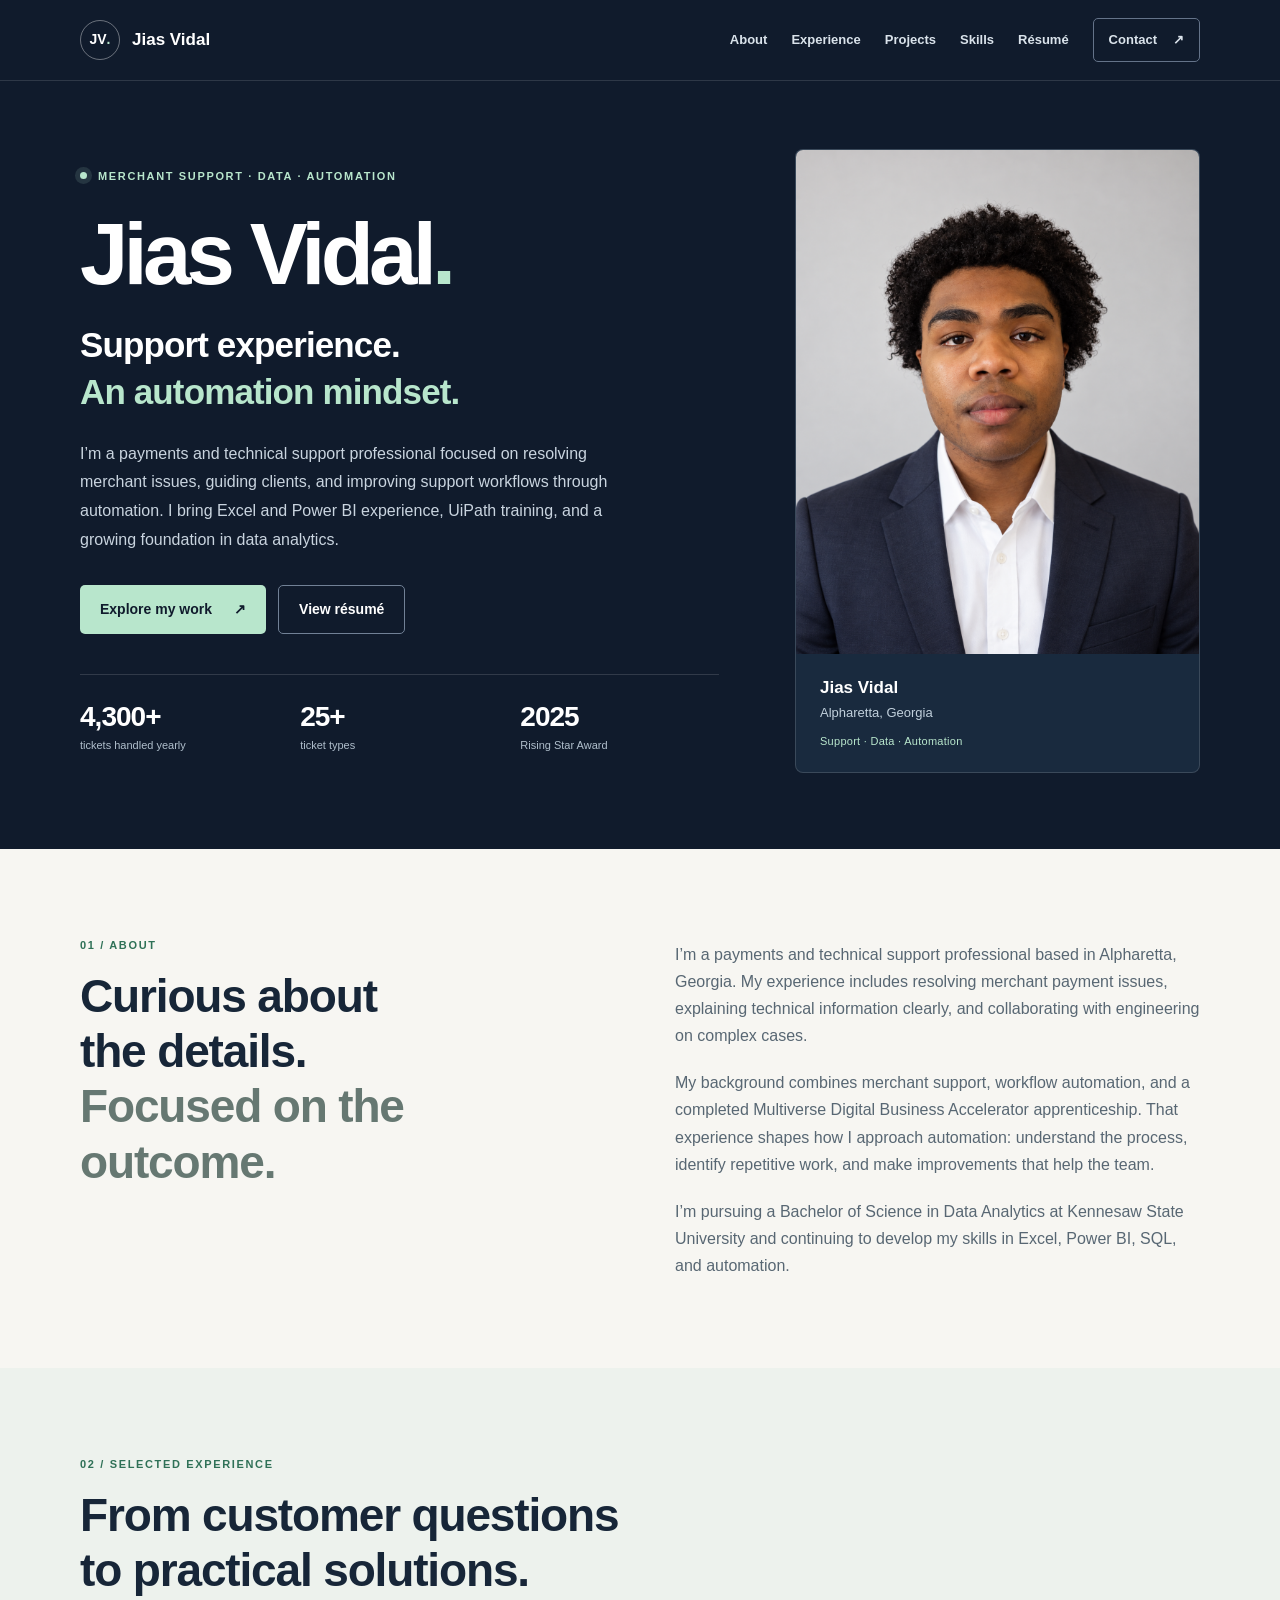
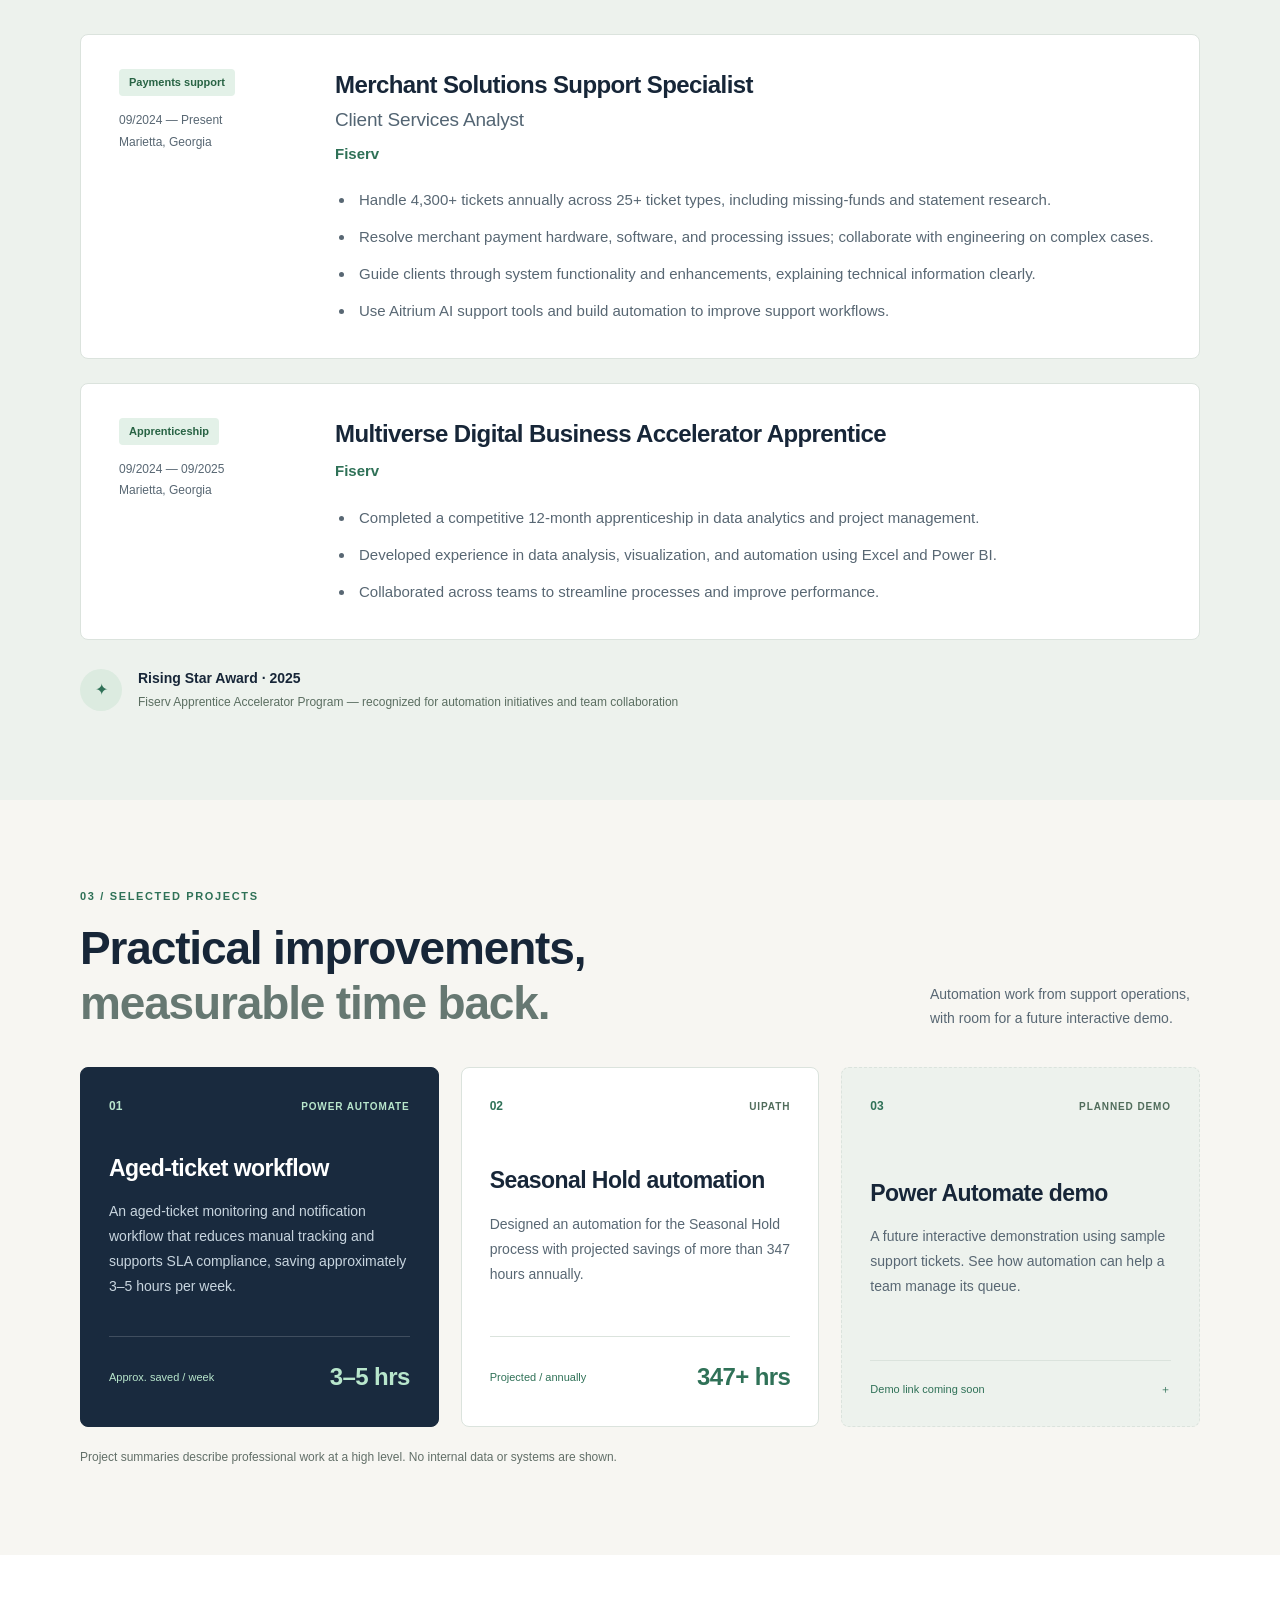
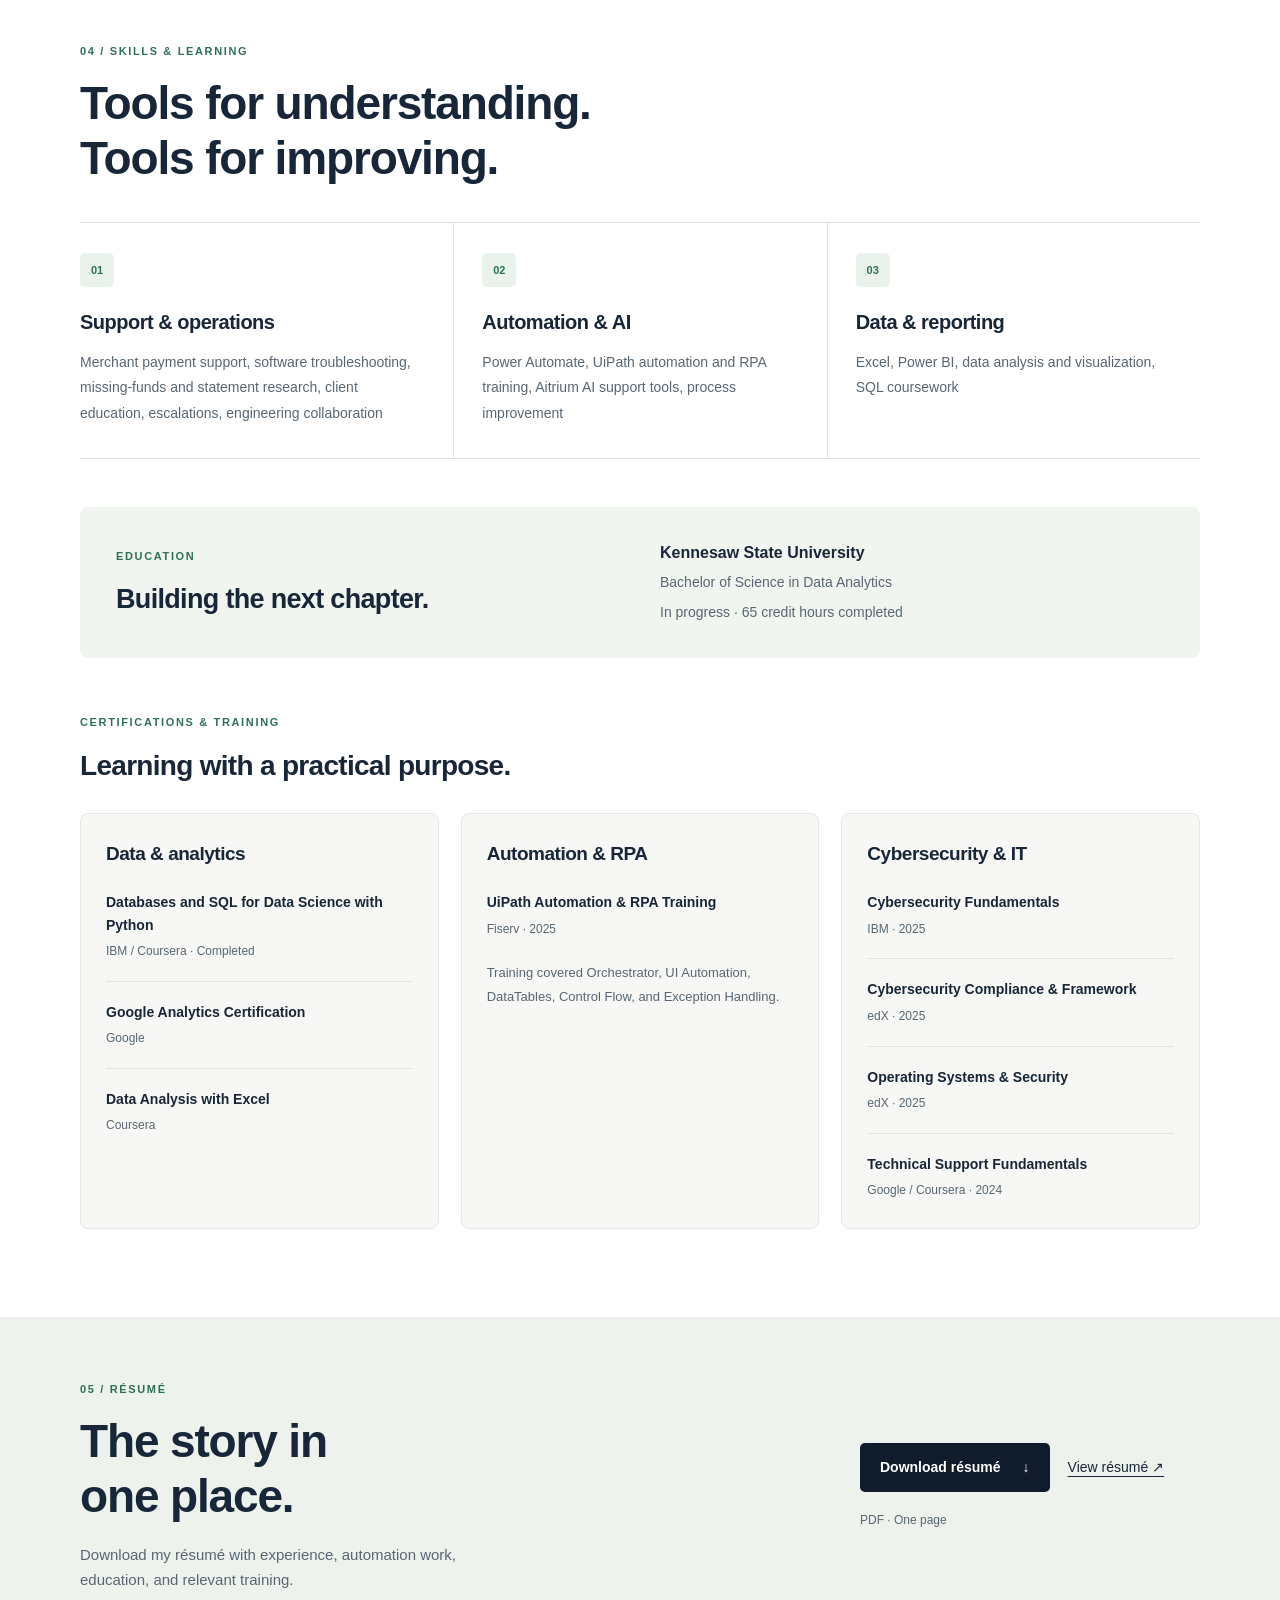
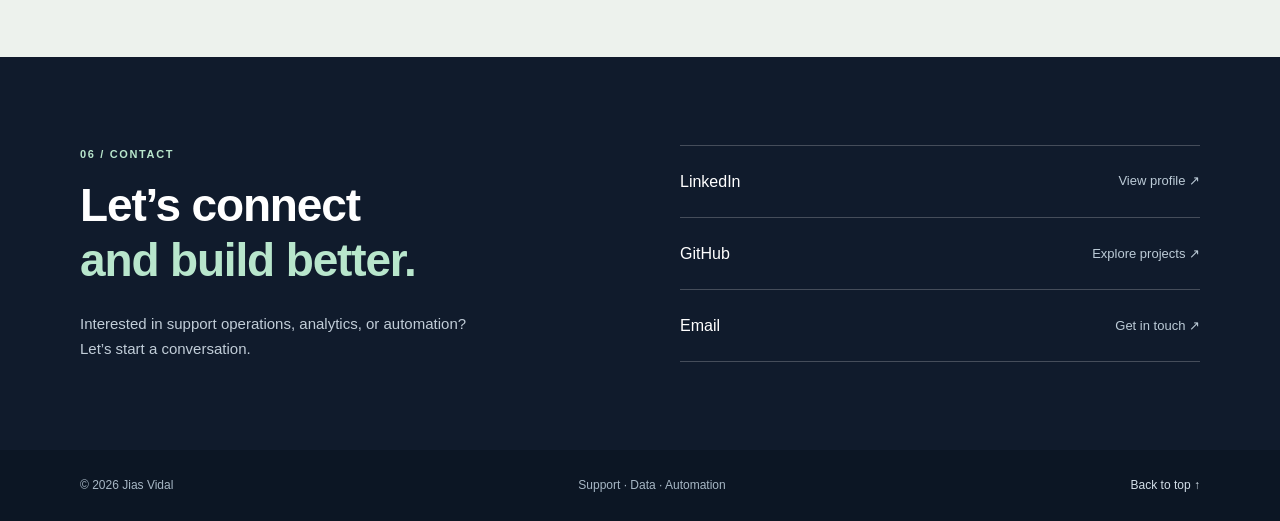
==== commit 9bdd6666: "Add files via upload" ====
--- a/index.html
+++ b/index.html
@@ -7,8 +7,7 @@
   <meta name="theme-color" content="#101b2c">
   <title>Jias Vidal | Support, Data & Automation</title>
   <link rel="icon" href="assets/favicon.svg" type="image/svg+xml">
-  <link rel="stylesheet" href="styles.css">
-  <link rel="stylesheet" href="refinements.css">
+  <link rel="stylesheet" href="portfolio.css?v=20260920-3">
   <script src="site-config.js" defer></script>
   <script src="script.js" defer></script>
 </head>
@@ -29,32 +28,47 @@
           <p class="eyebrow"><span class="status-dot"></span> Merchant support · Data · Automation</p>
           <h1 id="hero-title">Jias Vidal<span class="name-period">.</span></h1>
           <p class="hero-statement">Support experience.<br><em>An automation mindset.</em></p>
-          <p class="hero-lede">I investigate merchant issues at Fiserv, improve support workflows through automation, and study data analytics at Kennesaw State University.</p>
+          <p class="hero-lede">I’m a payments and technical support professional focused on resolving merchant issues, guiding clients, and improving support workflows through automation. I bring Excel and Power BI experience, UiPath training, and a growing foundation in data analytics.</p>
           <div class="hero-actions"><a class="button button-primary" href="#projects">Explore my work <span aria-hidden="true">↗</span></a><a class="button button-outline" href="#resume">View résumé</a></div>
-          <div class="hero-metrics" aria-label="Career highlights"><div><strong>4,300+</strong><span>tickets handled yearly</span></div><div><strong>25+</strong><span>ticket types</span></div><div><strong>2025</strong><span>Rising Star Award</span></div></div>
+          <div class="hero-metrics" aria-label="Career highlights"><div><strong>4,300+</strong>
+<span>tickets handled yearly</span></div><div><strong>25+</strong>
+<span>ticket types</span></div><div><strong>2025</strong>
+<span>Rising Star Award</span></div></div>
         </div>
         <figure class="profile-card">
-          <div class="profile-image"><img src="assets/jias-vidal.jpg" alt="Jias Vidal holding his Apprentice Accelerator Program recognition" width="1267" height="1877" fetchpriority="high"></div>
-          <figcaption><div><strong>Jias Vidal</strong><span>Alpharetta, Georgia</span></div><span class="portrait-tag">Support · Data · Automation</span></figcaption>
+          <div class="profile-image"><img src="assets/jias-vidal-portrait.png" alt="Portrait of Jias Vidal" width="1122" height="1402" fetchpriority="high"></div>
+          <figcaption><div><strong>Jias Vidal</strong>
+<span>Alpharetta, Georgia</span></div><span class="portrait-tag">Support · Data · Automation</span></figcaption>
         </figure>
       </div>
     </section>
 
-    <section class="section about-section" id="about"><div class="container split-heading"><div><p class="section-kicker">01 / About</p><h2>Curious about the details.<br><span>Focused on the outcome.</span></h2></div><div class="section-text"><p>I’m a payments and technical support professional based in Alpharetta, Georgia. At Fiserv, I help merchants work through payment issues, explain technical information clearly, and collaborate with engineering on complex cases.</p><p>My background spans customer service, claims research, and a completed Multiverse Digital Business Accelerator apprenticeship. That experience shapes how I approach automation: understand the process, identify repetitive work, and make improvements that help the team.</p><p>I’m pursuing a Bachelor of Science in Data Analytics at Kennesaw State University and continuing to develop my skills in Excel, Power BI, SQL, and automation.</p></div></div></section>
+    <section class="section about-section" id="about"><div class="container split-heading"><div><p class="section-kicker">01 / About</p><h2>Curious about the details.<br><span>Focused on the outcome.</span></h2></div><div class="section-text"><p>I’m a payments and technical support professional based in Alpharetta, Georgia. My experience includes resolving merchant payment issues, explaining technical information clearly, and collaborating with engineering on complex cases.</p><p>My background combines merchant support, workflow automation, and a completed Multiverse Digital Business Accelerator apprenticeship. That experience shapes how I approach automation: understand the process, identify repetitive work, and make improvements that help the team.</p><p>I’m pursuing a Bachelor of Science in Data Analytics at Kennesaw State University and continuing to develop my skills in Excel, Power BI, SQL, and automation.</p></div></div></section>
 
-    <section class="section experience-section" id="experience"><div class="container"><div class="section-heading"><p class="section-kicker">02 / Experience</p><h2>From customer questions<br>to practical solutions.</h2></div>
-<div class="experience-card"><div class="experience-meta"><span class="tag">Current role</span><p>09/2024 — Present<br>Marietta, Georgia</p></div><div class="experience-body"><h3>Merchant Solutions Support Specialist / Client Services Analyst</h3><p class="company">Fiserv</p><ul><li>Handle 4,300+ tickets annually across 25+ ticket types, including missing-funds and statement research.</li><li>Resolve merchant payment hardware, software, and processing issues; collaborate with engineering on complex cases.</li><li>Guide clients through system functionality and enhancements, explaining technical information clearly.</li><li>Use Aitrium AI support tools and build automation to improve support workflows.</li></ul></div></div>
+    <section class="section experience-section" id="experience"><div class="container"><div class="section-heading"><p class="section-kicker">02 / Selected experience</p><h2>From customer questions<br>to practical solutions.</h2></div>
+<div class="experience-card"><div class="experience-meta"><span class="tag">Payments support</span><p>09/2024 — Present<br>Marietta, Georgia</p></div><div class="experience-body"><h3>Merchant Solutions Support Specialist
+<span class="role-subtitle">Client Services Analyst</span></h3><p class="company">Fiserv</p><ul><li>Handle 4,300+ tickets annually across 25+ ticket types, including missing-funds and statement research.</li><li>Resolve merchant payment hardware, software, and processing issues; collaborate with engineering on complex cases.</li><li>Guide clients through system functionality and enhancements, explaining technical information clearly.</li><li>Use Aitrium AI support tools and build automation to improve support workflows.</li></ul></div></div>
 <div class="experience-card"><div class="experience-meta"><span class="tag">Apprenticeship</span><p>09/2024 — 09/2025<br>Marietta, Georgia</p></div><div class="experience-body"><h3>Multiverse Digital Business Accelerator Apprentice</h3><p class="company">Fiserv</p><ul><li>Completed a competitive 12-month apprenticeship in data analytics and project management.</li><li>Developed experience in data analysis, visualization, and automation using Excel and Power BI.</li><li>Collaborated across teams to streamline processes and improve performance.</li></ul></div></div>
-<div class="earlier-experience"><article><p class="experience-date">05/2019 — 08/2024 · Alpharetta, Georgia</p><h3>Barista</h3><p class="company">Starbucks</p><p>Delivered customer service in a fast-paced environment, managed transactions and inventory, and coordinated tasks during high-volume periods.</p></article><article><p class="experience-date">06/2021 — 10/2022 · Atlanta, Georgia</p><h3>Claims Adjuster</h3><p class="company">Crawford &amp; Company</p><p>Managed and analyzed complex insurance claims, reviewed documentation, and coordinated with multiple stakeholders to support resolution.</p></article></div>
-<div class="award-strip"><span class="award-icon" aria-hidden="true">✦</span><div><strong>Rising Star Award · 2025</strong><span>Fiserv Apprentice Accelerator Program — recognized for automation initiatives and team collaboration</span></div></div></div></section>
+
+<div class="award-strip"><span class="award-icon" aria-hidden="true">✦</span><div><strong>Rising Star Award · 2025</strong>
+<span>Fiserv Apprentice Accelerator Program — recognized for automation initiatives and team collaboration</span></div></div></div></section>
 
     <section class="section projects-section" id="projects"><div class="container"><div class="section-heading projects-heading"><div><p class="section-kicker">03 / Selected projects</p><h2>Practical improvements,<br><span>measurable time back.</span></h2></div><p>Automation work from support operations, with room for a future interactive demo.</p></div><div class="project-grid"><article class="project-card featured"><div class="project-top"><span class="project-number">01</span><span class="project-type">Power Automate</span></div><div><h3>Aged-ticket workflow</h3><p>An aged-ticket monitoring and notification workflow that reduces manual tracking and supports SLA compliance, saving approximately 3–5 hours per week.</p></div><div class="project-footer"><span>Approx. saved / week</span><strong class="project-result">3–5 hrs</strong></div></article><article class="project-card"><div class="project-top"><span class="project-number">02</span><span class="project-type">UiPath</span></div><div><h3>Seasonal Hold automation</h3><p>Designed an automation for the Seasonal Hold process with projected savings of more than 347 hours annually.</p></div><div class="project-footer"><span>Projected / annually</span><strong class="project-result">347+ hrs</strong></div></article><article class="project-card future" id="demo-project"><div class="project-top"><span class="project-number">03</span><span class="project-type" id="demo-status">Planned demo</span></div><div><h3 id="demo-title">Power Automate demo</h3><p id="demo-description">A future interactive demonstration using sample support tickets. See how automation can help a team manage its queue.</p></div><div class="project-footer" id="demo-link-slot"><span>Demo link coming soon</span><span aria-hidden="true">＋</span></div></article></div><p class="project-note">Project summaries describe professional work at a high level. No internal data or systems are shown.</p></div></section>
 
     <section class="section skills-section" id="skills"><div class="container"><div class="section-heading"><p class="section-kicker">04 / Skills &amp; learning</p><h2>Tools for understanding.<br>Tools for improving.</h2></div>
 <div class="skills-grid"><div class="skill-group"><span class="skill-icon" aria-hidden="true">01</span><h3>Support &amp; operations</h3><p>Merchant payment support, software troubleshooting, missing-funds and statement research, client education, escalations, engineering collaboration</p></div><div class="skill-group"><span class="skill-icon" aria-hidden="true">02</span><h3>Automation &amp; AI</h3><p>Power Automate, UiPath automation and RPA training, Aitrium AI support tools, process improvement</p></div><div class="skill-group"><span class="skill-icon" aria-hidden="true">03</span><h3>Data &amp; reporting</h3><p>Excel, Power BI, data analysis and visualization, SQL coursework</p></div></div>
-<div class="learning-panel"><div><p class="section-kicker">Education</p><h3>Building the next chapter.</h3></div><div class="learning-items"><div><strong>Kennesaw State University</strong><span>Bachelor of Science in Data Analytics</span><span>In progress · 65 credit hours completed</span></div></div></div>
+<div class="learning-panel"><div><p class="section-kicker">Education</p><h3>Building the next chapter.</h3></div><div class="learning-items"><div><strong>Kennesaw State University</strong>
+<span>Bachelor of Science in Data Analytics</span><span>In progress · 65 credit hours completed</span></div></div></div>
 <div class="training-heading"><p class="section-kicker">Certifications &amp; training</p><h3>Learning with a practical purpose.</h3></div>
-<div class="training-grid"><article class="training-card"><h4>Data &amp; analytics</h4><ul><li><strong>Databases and SQL for Data Science with Python</strong><span>IBM / Coursera · Completed</span></li><li><strong>Google Analytics Certification</strong><span>Google</span></li><li><strong>Data Analysis with Excel</strong><span>Coursera</span></li></ul></article><article class="training-card"><h4>Automation &amp; RPA</h4><ul><li><strong>UiPath Automation &amp; RPA Training</strong><span>Fiserv · 2025</span></li></ul><p>Training covered Orchestrator, UI Automation, DataTables, Control Flow, and Exception Handling.</p></article><article class="training-card"><h4>Cybersecurity &amp; IT</h4><ul><li><strong>Cybersecurity Fundamentals</strong><span>IBM · 2025</span></li><li><strong>Cybersecurity Compliance &amp; Framework</strong><span>edX · 2025</span></li><li><strong>Operating Systems &amp; Security</strong><span>edX · 2025</span></li><li><strong>Technical Support Fundamentals</strong><span>Google / Coursera · 2024</span></li></ul></article></div>
+<div class="training-grid"><article class="training-card"><h4>Data &amp; analytics</h4><ul><li><strong>Databases and SQL for Data Science with Python</strong>
+<span>IBM / Coursera · Completed</span></li><li><strong>Google Analytics Certification</strong>
+<span>Google</span></li><li><strong>Data Analysis with Excel</strong>
+<span>Coursera</span></li></ul></article><article class="training-card"><h4>Automation &amp; RPA</h4><ul><li><strong>UiPath Automation &amp; RPA Training</strong>
+<span>Fiserv · 2025</span></li></ul><p>Training covered Orchestrator, UI Automation, DataTables, Control Flow, and Exception Handling.</p></article><article class="training-card"><h4>Cybersecurity &amp; IT</h4><ul><li><strong>Cybersecurity Fundamentals</strong>
+<span>IBM · 2025</span></li><li><strong>Cybersecurity Compliance &amp; Framework</strong>
+<span>edX · 2025</span></li><li><strong>Operating Systems &amp; Security</strong>
+<span>edX · 2025</span></li><li><strong>Technical Support Fundamentals</strong>
+<span>Google / Coursera · 2024</span></li></ul></article></div>
 </div></section>
 
     <section class="section resume-section" id="resume"><div class="container resume-panel"><div><p class="section-kicker">05 / Résumé</p><h2>The story in<br>one place.</h2><p>Download my résumé with experience, automation work, education, and relevant training.</p></div><div class="resume-actions"><a class="button button-dark" href="assets/jias-vidal-resume.pdf" download>Download résumé <span aria-hidden="true">↓</span></a><a class="resume-preview" href="assets/jias-vidal-resume.pdf">View résumé <span aria-hidden="true">↗</span></a><span class="file-note">PDF · One page</span></div></div></section>
--- a/portfolio.css
+++ b/portfolio.css
@@ -0,0 +1,231 @@
+/* Jias Vidal portfolio — complete styles, no external font dependencies. */
+:root {
+  --navy: #101b2c;
+  --navy-light: #192a3e;
+  --ink: #172638;
+  --muted: #586773;
+  --green: #2f7157;
+  --mint: #b8e6cc;
+  --paper: #f7f6f2;
+  --soft: #edf2ed;
+  --line: #dbe3dd;
+}
+* { box-sizing: border-box; }
+html { scroll-behavior: smooth; }
+body { margin: 0; background: var(--paper); color: var(--ink); font-family: 'Segoe UI', Arial, sans-serif; font-size: 16px; line-height: 1.7; -webkit-font-smoothing: antialiased; }
+h1, h2, h3, h4, p, figure { margin: 0; }
+h1, h2, h3, h4 { font-weight: 650; letter-spacing: -.025em; text-wrap: balance; }
+h1 { line-height: 1.08; }
+h2 { font-size: clamp(32px, 3.6vw, 46px); line-height: 1.2; }
+h3 { font-size: 24px; line-height: 1.35; }
+h4 { font-size: 19px; line-height: 1.4; }
+a { color: inherit; text-underline-offset: 4px; }
+button { font: inherit; }
+img { max-width: 100%; }
+main { overflow: clip; }
+.container { width: min(1120px, calc(100% - 64px)); margin-inline: auto; }
+.section { padding-block: 88px; }
+section[id] { scroll-margin-top: 24px; }
+.section-kicker, .eyebrow { font-size: 11px; line-height: 1.5; font-weight: 700; text-transform: uppercase; letter-spacing: .15em; }
+.section-kicker { color: var(--green); margin-bottom: 16px; }
+.section-heading { margin-bottom: 36px; }
+.section h2 span { color: #667872; }
+.skip-link { position: absolute; z-index: 50; left: 16px; top: -80px; background: var(--mint); padding: 12px 18px; }
+.skip-link:focus { top: 12px; }
+a:focus-visible, button:focus-visible { outline: 3px solid #55b889; outline-offset: 5px; }
+
+/* Navigation */
+.site-header { background: var(--navy); color: white; border-bottom: 1px solid #ffffff20; position: relative; z-index: 10; }
+.nav { min-height: 80px; display: flex; align-items: center; justify-content: space-between; gap: 24px; }
+.brand { display: inline-flex; align-items: center; gap: 12px; font-size: 17px; font-weight: 700; text-decoration: none; white-space: nowrap; }
+.brand-mark { display: flex; align-items: center; justify-content: center; width: 40px; height: 40px; border: 1px solid #ffffff60; border-radius: 50%; font-size: 14px; }
+.brand-dot { color: var(--mint); }
+.nav-links { display: flex; align-items: center; gap: 24px; }
+.nav-links a { display: inline-flex; align-items: center; min-height: 44px; color: #dae3eb; font-size: 13px; font-weight: 600; text-decoration: none; }
+.nav-links a:hover { color: var(--mint); }
+.nav-contact { border: 1px solid #647389; padding: 8px 15px; border-radius: 5px; gap: 16px; }
+.menu-toggle { display: none; }
+
+/* Introduction and portrait */
+.hero { background: var(--navy); color: white; }
+.hero-grid { display: grid; grid-template-columns: minmax(0, 1.3fr) minmax(0, .85fr); align-items: center; gap: 64px; padding-block: 68px 76px; }
+.eyebrow { display: flex; align-items: center; gap: 11px; color: var(--mint); margin-bottom: 23px; }
+.status-dot { flex: 0 0 7px; height: 7px; border-radius: 50%; background: var(--mint); box-shadow: 0 0 0 5px #b8e6cc20; }
+.hero h1 { font-size: clamp(58px, 6.8vw, 88px); letter-spacing: -.055em; margin-bottom: 20px; }
+.name-period { color: var(--mint); }
+.hero-statement { font-size: clamp(25px, 2.8vw, 35px); line-height: 1.35; font-weight: 600; letter-spacing: -.025em; margin-bottom: 24px; }
+.hero-statement em { font-style: normal; color: var(--mint); }
+.hero-lede { font-size: 16px; line-height: 1.8; color: #c9d4df; max-width: 530px; }
+.hero-actions { display: flex; flex-wrap: wrap; gap: 12px; margin-top: 30px; }
+.button { display: inline-flex; justify-content: center; align-items: center; gap: 22px; min-height: 49px; padding: 12px 20px; border-radius: 5px; text-decoration: none; font-size: 14px; line-height: 1.5; font-weight: 650; transition: background .15s; }
+.button-primary { color: var(--navy); background: var(--mint); }
+.button-primary:hover { background: #d1f2df; }
+.button-outline { color: white; border: 1px solid #718196; }
+.button-outline:hover { background: #ffffff10; }
+.button-dark { color: white; background: var(--navy); }
+.button-dark:hover { background: #284058; }
+.hero-metrics { display: grid; grid-template-columns: repeat(3, 1fr); gap: 22px; margin-top: 40px; padding-top: 25px; border-top: 1px solid #ffffff23; }
+.hero-metrics div { display: flex; flex-direction: column; gap: 4px; }
+.hero-metrics strong { font-size: 28px; font-weight: 650; letter-spacing: -.035em; line-height: 1.2; }
+.hero-metrics span { font-size: 11px; color: #b0bfcc; line-height: 1.5; }
+.profile-card { width: 100%; max-width: 405px; justify-self: end; overflow: hidden; border: 1px solid #ffffff25; border-radius: 8px; background: var(--navy-light); }
+.profile-image { aspect-ratio: 4 / 5; background: #e6e5e3; }
+.profile-image img { display: block; width: 100%; height: 100%; object-fit: cover; object-position: center; }
+.profile-card figcaption { display: flex; flex-direction: column; align-items: flex-start; gap: 11px; padding: 22px 24px; }
+.profile-card figcaption > div { display: grid; gap: 3px; }
+.profile-card figcaption strong { display: block; font-size: 17px; line-height: 1.4; }
+.profile-card figcaption div span { display: block; color: #c1d0dc; font-size: 13px; line-height: 1.5; }
+.portrait-tag { display: block; color: var(--mint); font-size: 11px; line-height: 1.5; letter-spacing: .025em; }
+
+/* About */
+.split-heading { display: grid; grid-template-columns: 1fr 1fr; gap: 70px; align-items: start; }
+.section-text { color: var(--muted); padding-top: 4px; }
+.section-text p + p { margin-top: 20px; }
+
+/* Selected experience */
+.experience-section { background: var(--soft); }
+.experience-card { display: grid; grid-template-columns: 178px minmax(0, 1fr); gap: 38px; padding: 34px 38px; background: white; border: 1px solid var(--line); border-radius: 8px; }
+.experience-card + .experience-card { margin-top: 24px; }
+.experience-meta { font-size: 12px; line-height: 1.8; color: var(--muted); }
+.tag { display: inline-block; padding: 5px 10px; background: #e3f1e8; color: #286344; font-size: 11px; font-weight: 650; line-height: 1.5; border-radius: 4px; margin-bottom: 14px; }
+.experience-body h3 { font-size: 24px; line-height: 1.35; }
+.role-subtitle { display: block; font-size: 19px; color: #536573; font-weight: 500; margin-top: 5px; letter-spacing: -.01em; }
+.company { color: var(--green); font-size: 15px; font-weight: 650; margin-top: 8px; margin-bottom: 20px; }
+.experience-body ul { margin: 0; padding-left: 20px; color: var(--muted); font-size: 15px; line-height: 1.8; }
+.experience-body li { padding-left: 4px; }
+.experience-body li + li { margin-top: 10px; }
+.award-strip { display: flex; align-items: center; gap: 16px; margin-top: 28px; }
+.award-icon { display: grid; place-items: center; flex: 0 0 42px; height: 42px; background: #dcebe0; color: var(--green); border-radius: 50%; }
+.award-strip > div { display: grid; gap: 4px; }
+.award-strip strong { font-size: 14px; line-height: 1.5; }
+.award-strip div span { font-size: 12px; color: #5b6e61; line-height: 1.6; }
+
+/* Projects */
+.projects-heading { display: flex; justify-content: space-between; align-items: flex-end; gap: 40px; }
+.projects-heading > p { max-width: 270px; color: var(--muted); font-size: 14px; }
+.project-grid { display: grid; grid-template-columns: repeat(3, minmax(0, 1fr)); gap: 22px; }
+.project-card { display: flex; flex-direction: column; justify-content: space-between; gap: 28px; padding: 28px; min-height: 360px; border: 1px solid var(--line); border-radius: 8px; background: white; }
+.project-card.featured { background: var(--navy-light); color: white; border-color: var(--navy-light); }
+.project-card.future { background: #edf2ed; border-style: dashed; }
+.project-top { display: flex; align-items: center; justify-content: space-between; gap: 12px; }
+.project-number { font-size: 12px; font-weight: 700; color: var(--green); }
+.project-type { font-size: 10px; text-transform: uppercase; letter-spacing: .09em; font-weight: 650; color: #506c5b; }
+.featured .project-number, .featured .project-type { color: var(--mint); }
+.project-card h3 { font-size: 23px; margin-bottom: 15px; }
+.project-card p { color: var(--muted); font-size: 14px; line-height: 1.8; }
+.featured p { color: #c8d5df; }
+.project-footer { display: flex; align-items: center; justify-content: space-between; gap: 12px; flex-wrap: wrap; padding-top: 20px; border-top: 1px solid var(--line); color: var(--green); }
+.project-footer > span { font-size: 11px; line-height: 1.5; }
+.featured .project-footer { border-color: #ffffff2b; color: var(--mint); }
+.project-result { font-size: 24px; font-weight: 650; letter-spacing: -.025em; }
+.demo-link { font-size: 13px; font-weight: 600; }
+.project-note { margin-top: 20px; color: #626f68; font-size: 12px; }
+
+/* Skills, education, and training */
+.skills-section { background: white; }
+.skills-grid { display: grid; grid-template-columns: repeat(3, minmax(0, 1fr)); border-top: 1px solid var(--line); border-bottom: 1px solid var(--line); }
+.skill-group { padding: 30px 28px 32px 0; }
+.skill-group + .skill-group { border-left: 1px solid var(--line); padding-left: 28px; }
+.skill-icon { display: grid; place-items: center; width: 34px; height: 34px; margin-bottom: 22px; border-radius: 5px; background: #e9f3ec; color: var(--green); font-size: 11px; font-weight: 650; }
+.skill-group h3 { font-size: 20px; margin-bottom: 14px; }
+.skill-group p { font-size: 14px; color: var(--muted); line-height: 1.8; }
+.learning-panel { display: grid; grid-template-columns: 1fr 1fr; align-items: center; gap: 40px; padding: 34px 36px; margin-top: 48px; background: #f1f5f0; border-radius: 8px; }
+.learning-panel h3 { font-size: 27px; }
+.learning-items > div { display: grid; gap: 6px; }
+.learning-items strong { font-size: 16px; line-height: 1.5; }
+.learning-items span { display: block; font-size: 14px; color: var(--muted); }
+.training-heading { margin-top: 56px; margin-bottom: 28px; }
+.training-heading h3 { font-size: 28px; }
+.training-grid { display: grid; grid-template-columns: repeat(3, minmax(0, 1fr)); gap: 22px; }
+.training-card { padding: 27px 25px; background: #f7f8f5; border: 1px solid #e3e9e1; border-radius: 8px; }
+.training-card h4 { margin-bottom: 24px; }
+.training-card ul { list-style: none; padding: 0; margin: 0; }
+.training-card li + li { padding-top: 19px; margin-top: 19px; border-top: 1px solid #dfe6dd; }
+.training-card strong { display: block; font-size: 14px; font-weight: 650; line-height: 1.6; }
+.training-card span { display: block; font-size: 12px; line-height: 1.65; color: var(--muted); margin-top: 6px; }
+.training-card p { font-size: 13px; line-height: 1.8; color: var(--muted); margin-top: 22px; }
+
+/* Resume and contact */
+.resume-section { background: var(--soft); padding-block: 64px; }
+.resume-panel { display: flex; align-items: center; justify-content: space-between; gap: 45px; }
+.resume-panel h2 { margin-bottom: 18px; }
+.resume-panel p:last-child { max-width: 440px; font-size: 15px; color: var(--muted); }
+.resume-actions { display: flex; align-items: center; flex-wrap: wrap; gap: 18px; max-width: 340px; }
+.resume-preview { font-size: 14px; }
+.file-note { flex-basis: 100%; color: var(--muted); font-size: 12px; }
+.contact-section { padding-block: 88px; background: var(--navy); color: white; }
+.contact-layout { display: grid; grid-template-columns: 1fr 1fr; gap: 80px; align-items: center; }
+.contact-section .section-kicker, .contact-section em { color: var(--mint); font-style: normal; }
+.contact-section h2 { margin-bottom: 22px; }
+.contact-section p:not(.section-kicker) { max-width: 390px; color: #c1cdd8; font-size: 15px; }
+.contact-links { border-top: 1px solid #ffffff38; }
+.contact-placeholder { display: flex; align-items: center; justify-content: space-between; flex-wrap: wrap; gap: 12px; padding: 22px 0; border-bottom: 1px solid #ffffff38; font-size: 16px; text-decoration: none; }
+.contact-placeholder span:last-child { font-size: 13px; color: #bccbd7; overflow-wrap: anywhere; }
+.contact-active:hover, .contact-active:hover span:last-child { color: var(--mint); }
+.footer { background: #0c1624; color: #a7b7c5; }
+.footer-row { display: flex; justify-content: space-between; align-items: center; gap: 20px; padding-block: 25px; font-size: 12px; }
+.footer a { color: #d3dfe8; text-decoration: none; }
+
+@media (max-width: 1000px) {
+  .nav-links { gap: 15px; }
+  .hero-grid { gap: 40px; }
+  .split-heading { gap: 40px; }
+  .experience-card { grid-template-columns: 150px minmax(0, 1fr); gap: 25px; padding: 30px; }
+  .project-grid { gap: 16px; }
+  .project-card { padding: 23px; }
+  .training-grid { grid-template-columns: 1fr; }
+  .contact-layout { gap: 40px; }
+}
+@media (max-width: 800px) {
+  .hero-grid { grid-template-columns: 1fr; gap: 40px; }
+  .profile-card { justify-self: start; max-width: 380px; }
+  .hero-copy { max-width: 610px; }
+  .hero-lede { max-width: 590px; }
+  .hero-metrics { max-width: 540px; }
+  .project-grid { grid-template-columns: 1fr; }
+  .project-card { min-height: auto; gap: 25px; padding: 28px; }
+  .projects-heading { align-items: flex-start; flex-direction: column; gap: 20px; }
+  .projects-heading > p { max-width: 450px; }
+}
+@media (max-width: 700px) {
+  .container { width: calc(100% - 40px); }
+  .section, .contact-section { padding-block: 62px; }
+  .nav { min-height: 70px; }
+  .menu-toggle { display: flex; flex-direction: column; justify-content: center; gap: 5px; width: 44px; height: 44px; padding: 10px; border: 0; background: none; }
+  .menu-toggle span { display: block; width: 24px; height: 2px; background: white; }
+  .nav-links { display: none; position: absolute; top: 70px; left: 0; right: 0; padding: 15px 20px; background: var(--navy-light); flex-direction: column; align-items: stretch; gap: 0; }
+  .nav-links.open { display: flex; }
+  .nav-links a { padding: 10px 8px; }
+  .nav-contact { border: 0; }
+  .hero-grid { padding-block: 48px 56px; }
+  .hero h1 { font-size: clamp(56px, 13vw, 76px); }
+  .eyebrow { font-size: 10px; letter-spacing: .1em; }
+  .hero-statement { font-size: 27px; }
+  .hero-metrics { gap: 15px; }
+  .hero-metrics strong { font-size: 25px; }
+  .profile-card { max-width: 405px; }
+  .split-heading, .experience-card, .skills-grid, .learning-panel, .contact-layout { grid-template-columns: 1fr; }
+  .split-heading { gap: 26px; }
+  .experience-card { padding: 26px; gap: 22px; }
+  .experience-body h3 { font-size: 22px; }
+  .experience-meta p { line-height: 1.7; }
+  .role-subtitle { font-size: 18px; }
+  .award-strip { align-items: flex-start; }
+  .skills-grid { border-top: 0; }
+  .skill-group, .skill-group + .skill-group { border-left: 0; border-top: 1px solid var(--line); padding: 26px 0; }
+  .learning-panel { padding: 27px; gap: 25px; margin-top: 36px; }
+  .training-heading { margin-top: 42px; }
+  .training-card { padding: 25px; }
+  .resume-panel { flex-direction: column; align-items: flex-start; gap: 28px; }
+  .contact-layout { gap: 32px; }
+  .footer-row { flex-wrap: wrap; }
+  .footer-row > span:nth-child(2) { display: none; }
+}
+@media (prefers-reduced-motion: reduce) { html { scroll-behavior: auto; } * { transition: none !important; } }
+@media print {
+  .site-header, .hero-actions, .profile-card, .contact-section, .footer { display: none; }
+  body, .hero, .section { background: white; color: black; }
+  .hero-grid { display: block; padding-block: 20px; }
+  .section { padding-block: 24px; }
+  .hero-lede, .hero-statement em, .hero-metrics span { color: #333; }
+}
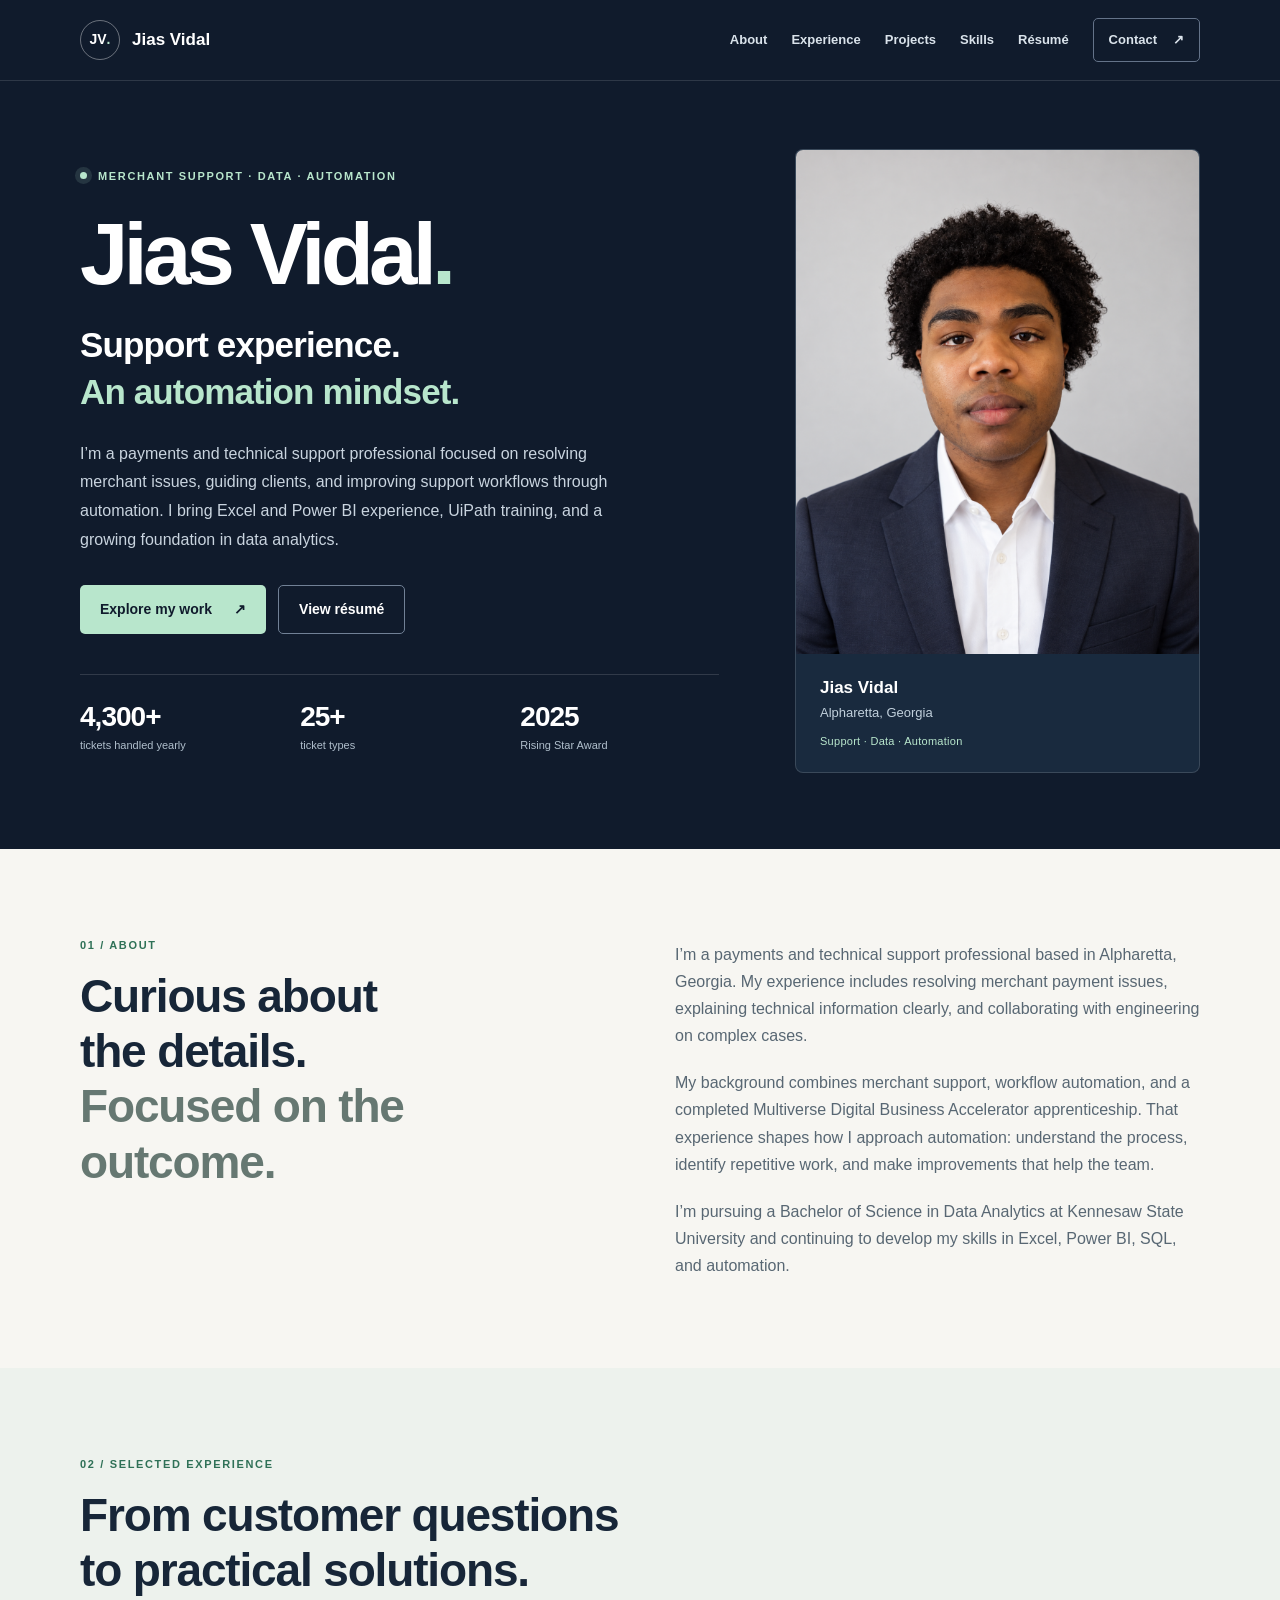
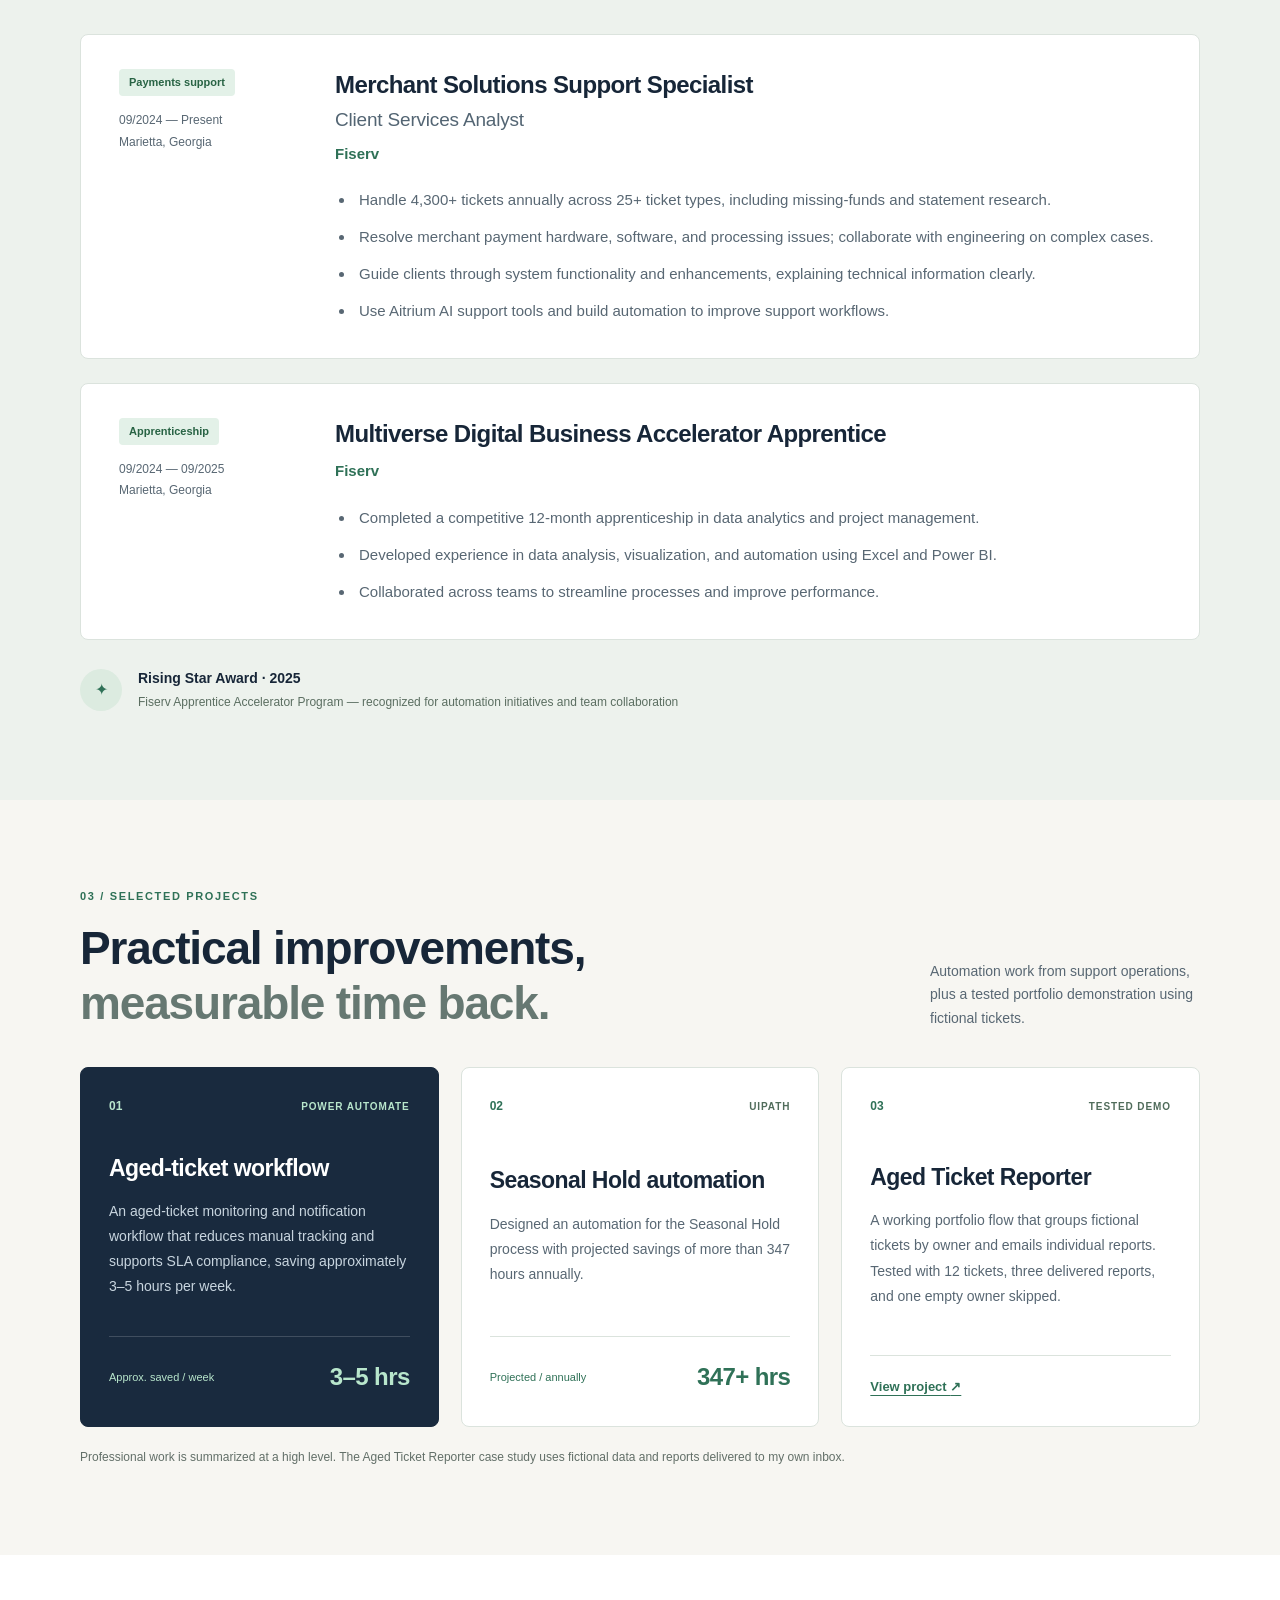
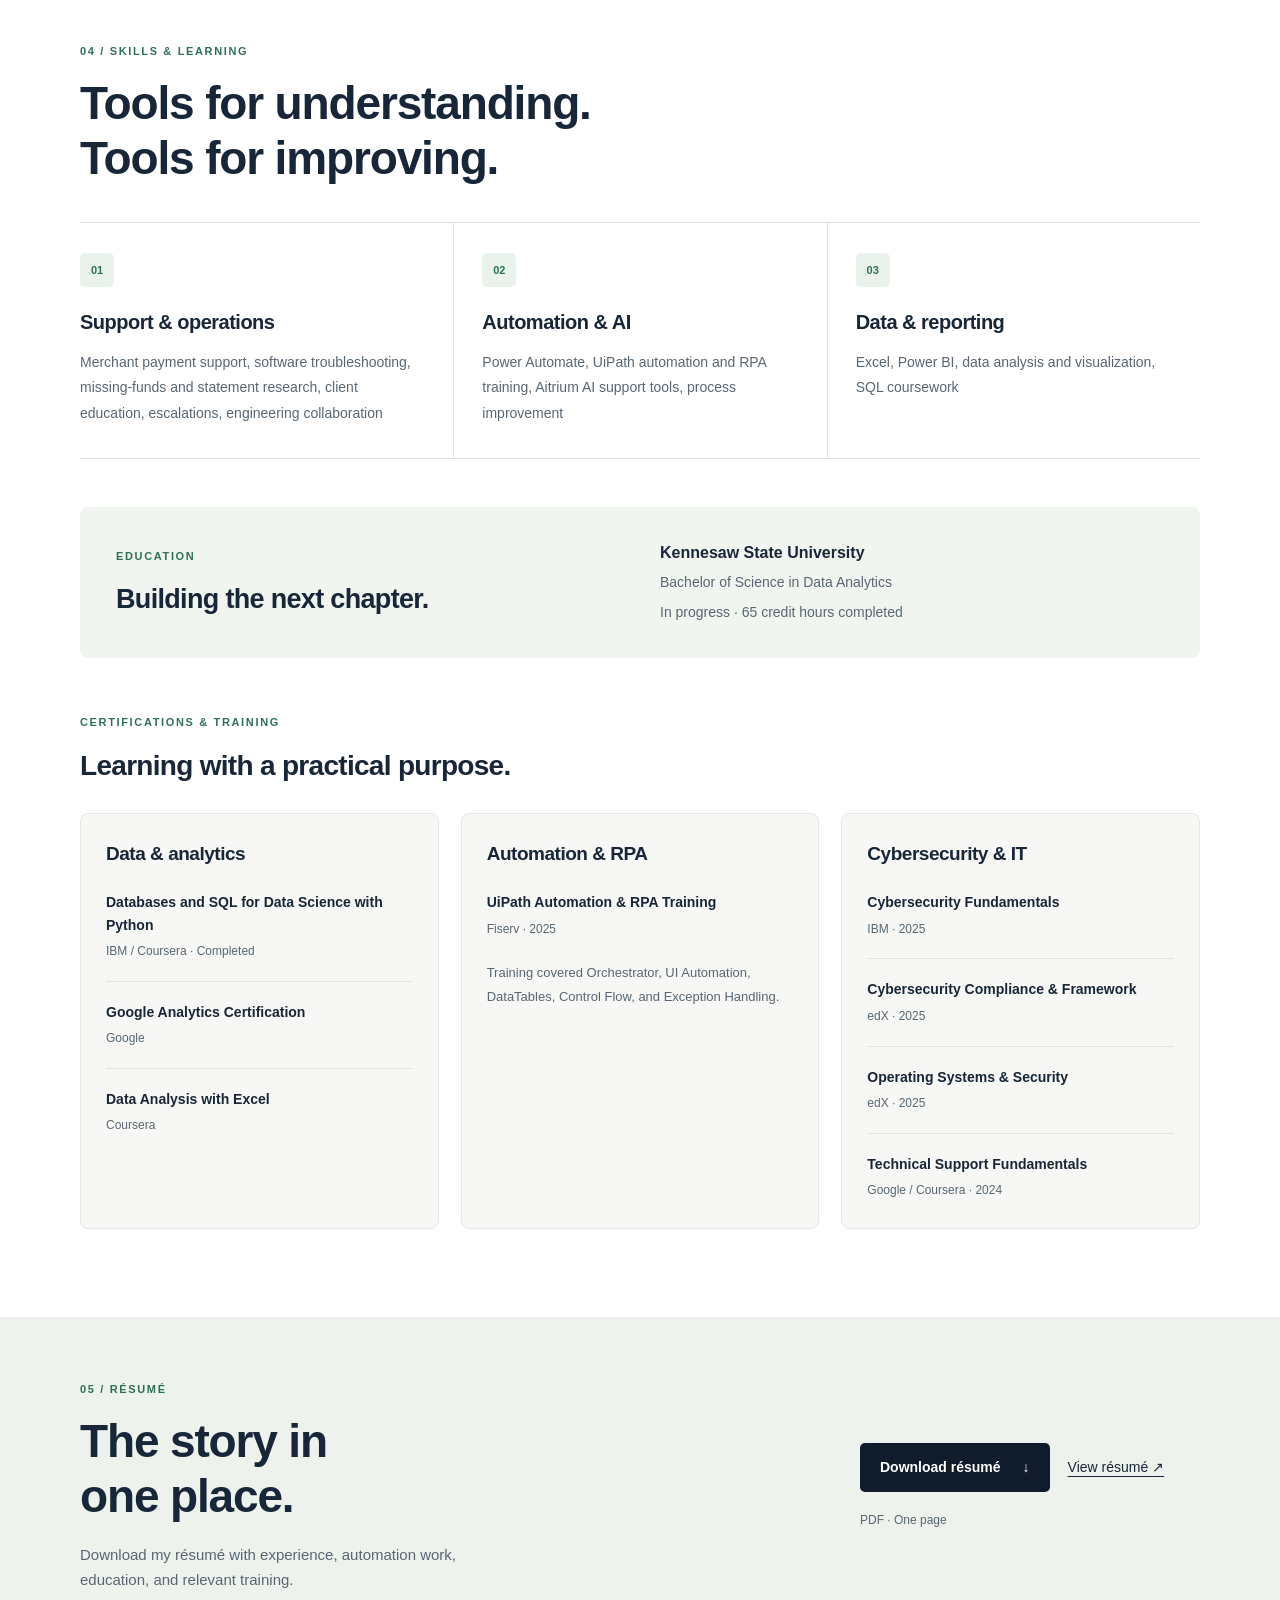
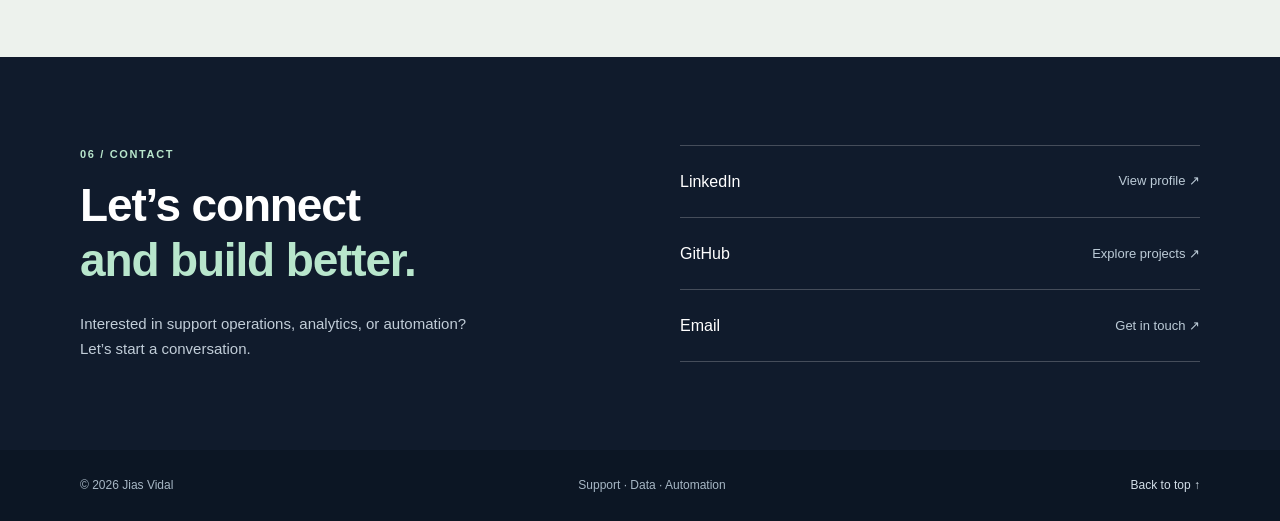
==== commit ce855268: "Add files via upload" ====
--- a/index.html
+++ b/index.html
@@ -53,7 +53,7 @@
 <div class="award-strip"><span class="award-icon" aria-hidden="true">✦</span><div><strong>Rising Star Award · 2025</strong>
 <span>Fiserv Apprentice Accelerator Program — recognized for automation initiatives and team collaboration</span></div></div></div></section>
 
-    <section class="section projects-section" id="projects"><div class="container"><div class="section-heading projects-heading"><div><p class="section-kicker">03 / Selected projects</p><h2>Practical improvements,<br><span>measurable time back.</span></h2></div><p>Automation work from support operations, with room for a future interactive demo.</p></div><div class="project-grid"><article class="project-card featured"><div class="project-top"><span class="project-number">01</span><span class="project-type">Power Automate</span></div><div><h3>Aged-ticket workflow</h3><p>An aged-ticket monitoring and notification workflow that reduces manual tracking and supports SLA compliance, saving approximately 3–5 hours per week.</p></div><div class="project-footer"><span>Approx. saved / week</span><strong class="project-result">3–5 hrs</strong></div></article><article class="project-card"><div class="project-top"><span class="project-number">02</span><span class="project-type">UiPath</span></div><div><h3>Seasonal Hold automation</h3><p>Designed an automation for the Seasonal Hold process with projected savings of more than 347 hours annually.</p></div><div class="project-footer"><span>Projected / annually</span><strong class="project-result">347+ hrs</strong></div></article><article class="project-card future" id="demo-project"><div class="project-top"><span class="project-number">03</span><span class="project-type" id="demo-status">Planned demo</span></div><div><h3 id="demo-title">Power Automate demo</h3><p id="demo-description">A future interactive demonstration using sample support tickets. See how automation can help a team manage its queue.</p></div><div class="project-footer" id="demo-link-slot"><span>Demo link coming soon</span><span aria-hidden="true">＋</span></div></article></div><p class="project-note">Project summaries describe professional work at a high level. No internal data or systems are shown.</p></div></section>
+    <section class="section projects-section" id="projects"><div class="container"><div class="section-heading projects-heading"><div><p class="section-kicker">03 / Selected projects</p><h2>Practical improvements,<br><span>measurable time back.</span></h2></div><p>Automation work from support operations, plus a tested portfolio demonstration using fictional tickets.</p></div><div class="project-grid"><article class="project-card featured"><div class="project-top"><span class="project-number">01</span><span class="project-type">Power Automate</span></div><div><h3>Aged-ticket workflow</h3><p>An aged-ticket monitoring and notification workflow that reduces manual tracking and supports SLA compliance, saving approximately 3–5 hours per week.</p></div><div class="project-footer"><span>Approx. saved / week</span><strong class="project-result">3–5 hrs</strong></div></article><article class="project-card"><div class="project-top"><span class="project-number">02</span><span class="project-type">UiPath</span></div><div><h3>Seasonal Hold automation</h3><p>Designed an automation for the Seasonal Hold process with projected savings of more than 347 hours annually.</p></div><div class="project-footer"><span>Projected / annually</span><strong class="project-result">347+ hrs</strong></div></article><article class="project-card" id="demo-project"><div class="project-top"><span class="project-number">03</span><span class="project-type" id="demo-status">Tested demo</span></div><div><h3 id="demo-title">Aged Ticket Reporter</h3><p id="demo-description">A working portfolio flow that groups fictional tickets by owner and emails individual reports. Tested with 12 tickets, three delivered reports, and one empty owner skipped.</p></div><div class="project-footer" id="demo-link-slot"><a class="demo-link" href="aged-ticket-reporter.html">View project <span aria-hidden="true">↗</span></a></div></article></div><p class="project-note">Professional work is summarized at a high level. The Aged Ticket Reporter case study uses fictional data and reports delivered to my own inbox.</p></div></section>
 
     <section class="section skills-section" id="skills"><div class="container"><div class="section-heading"><p class="section-kicker">04 / Skills &amp; learning</p><h2>Tools for understanding.<br>Tools for improving.</h2></div>
 <div class="skills-grid"><div class="skill-group"><span class="skill-icon" aria-hidden="true">01</span><h3>Support &amp; operations</h3><p>Merchant payment support, software troubleshooting, missing-funds and statement research, client education, escalations, engineering collaboration</p></div><div class="skill-group"><span class="skill-icon" aria-hidden="true">02</span><h3>Automation &amp; AI</h3><p>Power Automate, UiPath automation and RPA training, Aitrium AI support tools, process improvement</p></div><div class="skill-group"><span class="skill-icon" aria-hidden="true">03</span><h3>Data &amp; reporting</h3><p>Excel, Power BI, data analysis and visualization, SQL coursework</p></div></div>
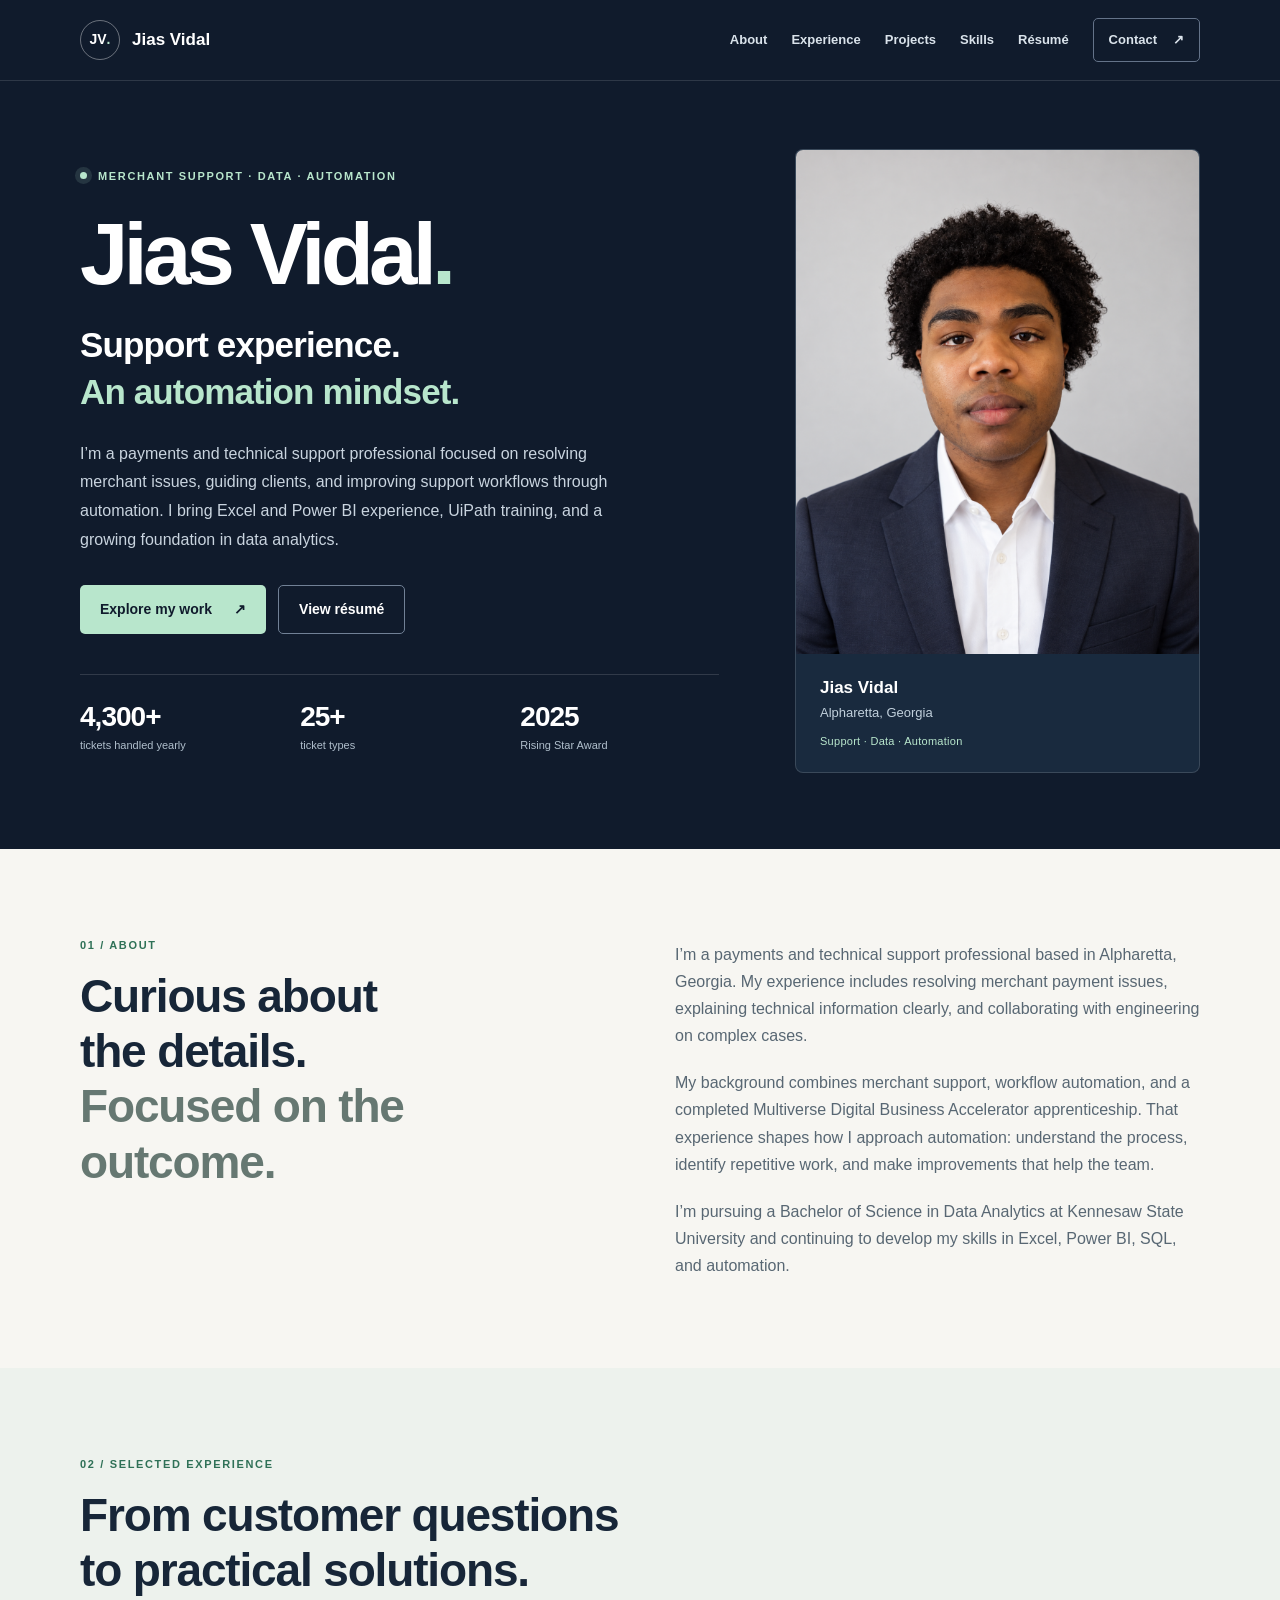
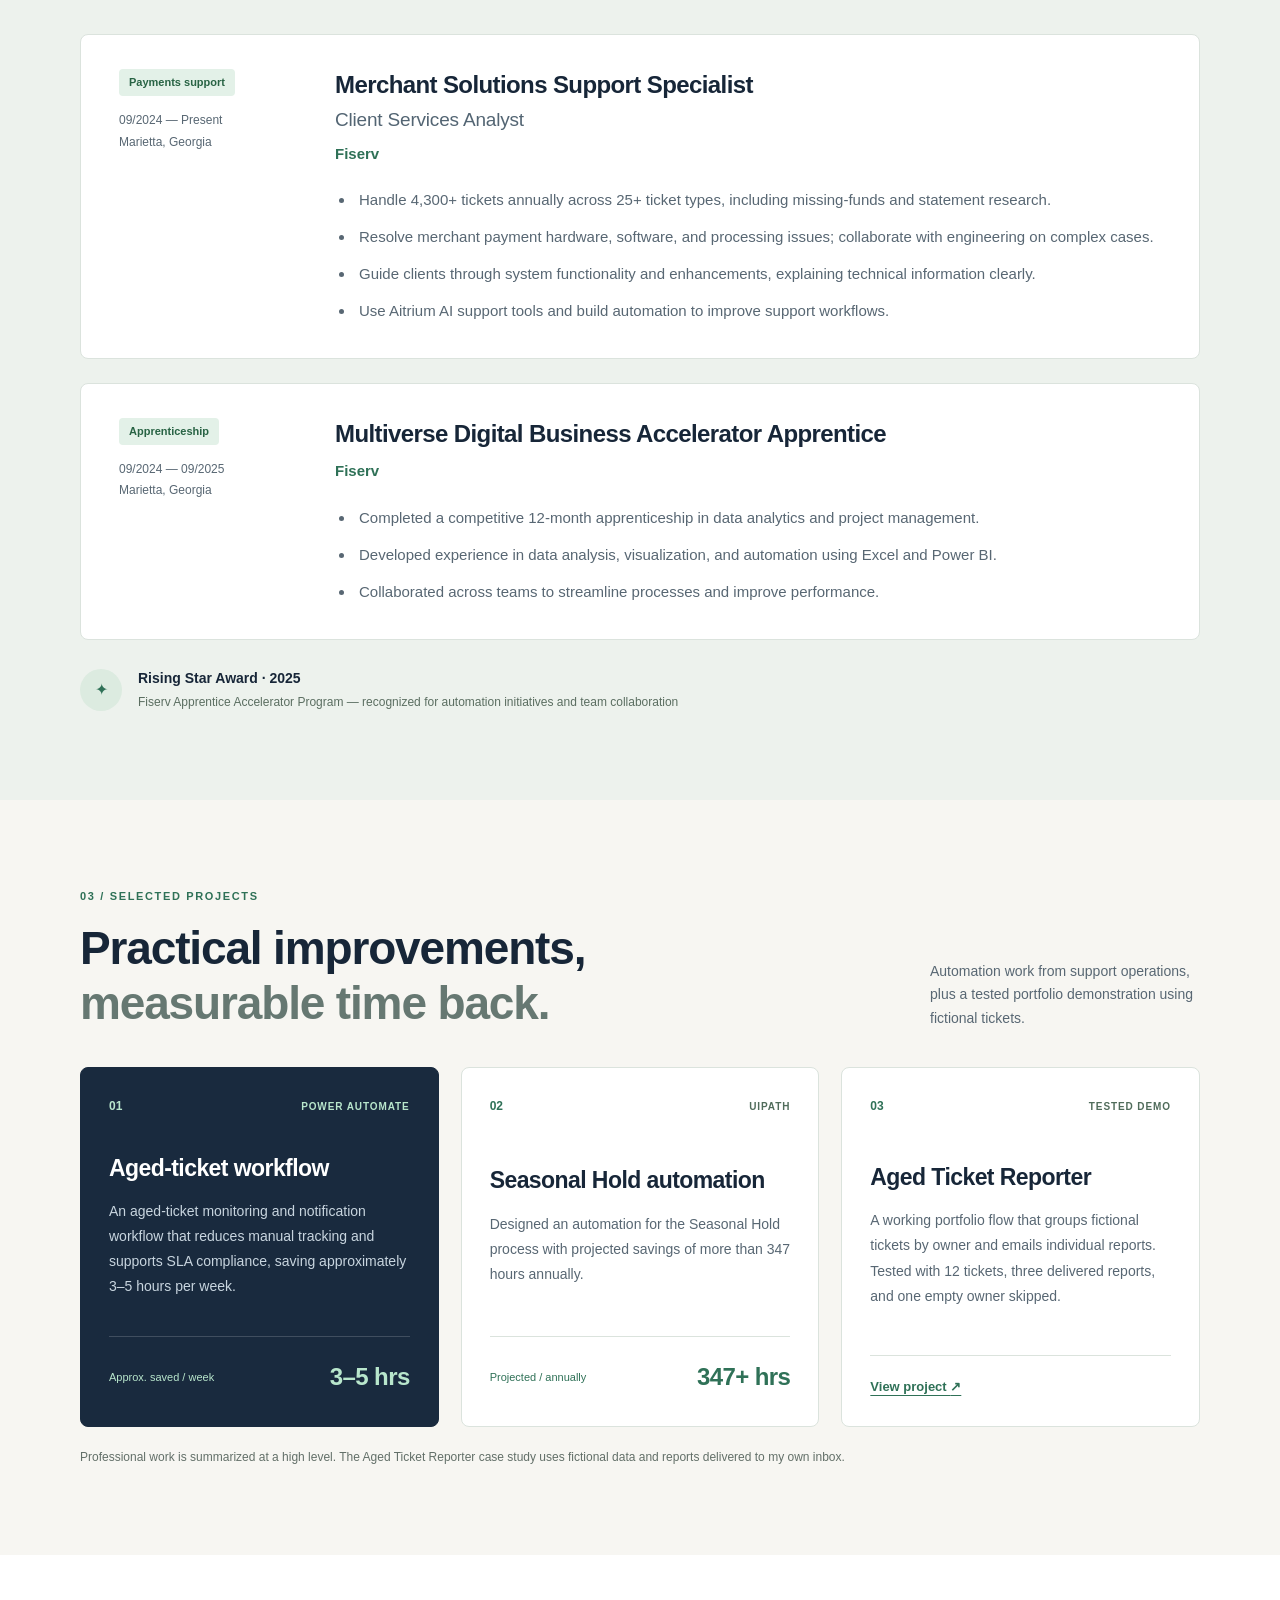
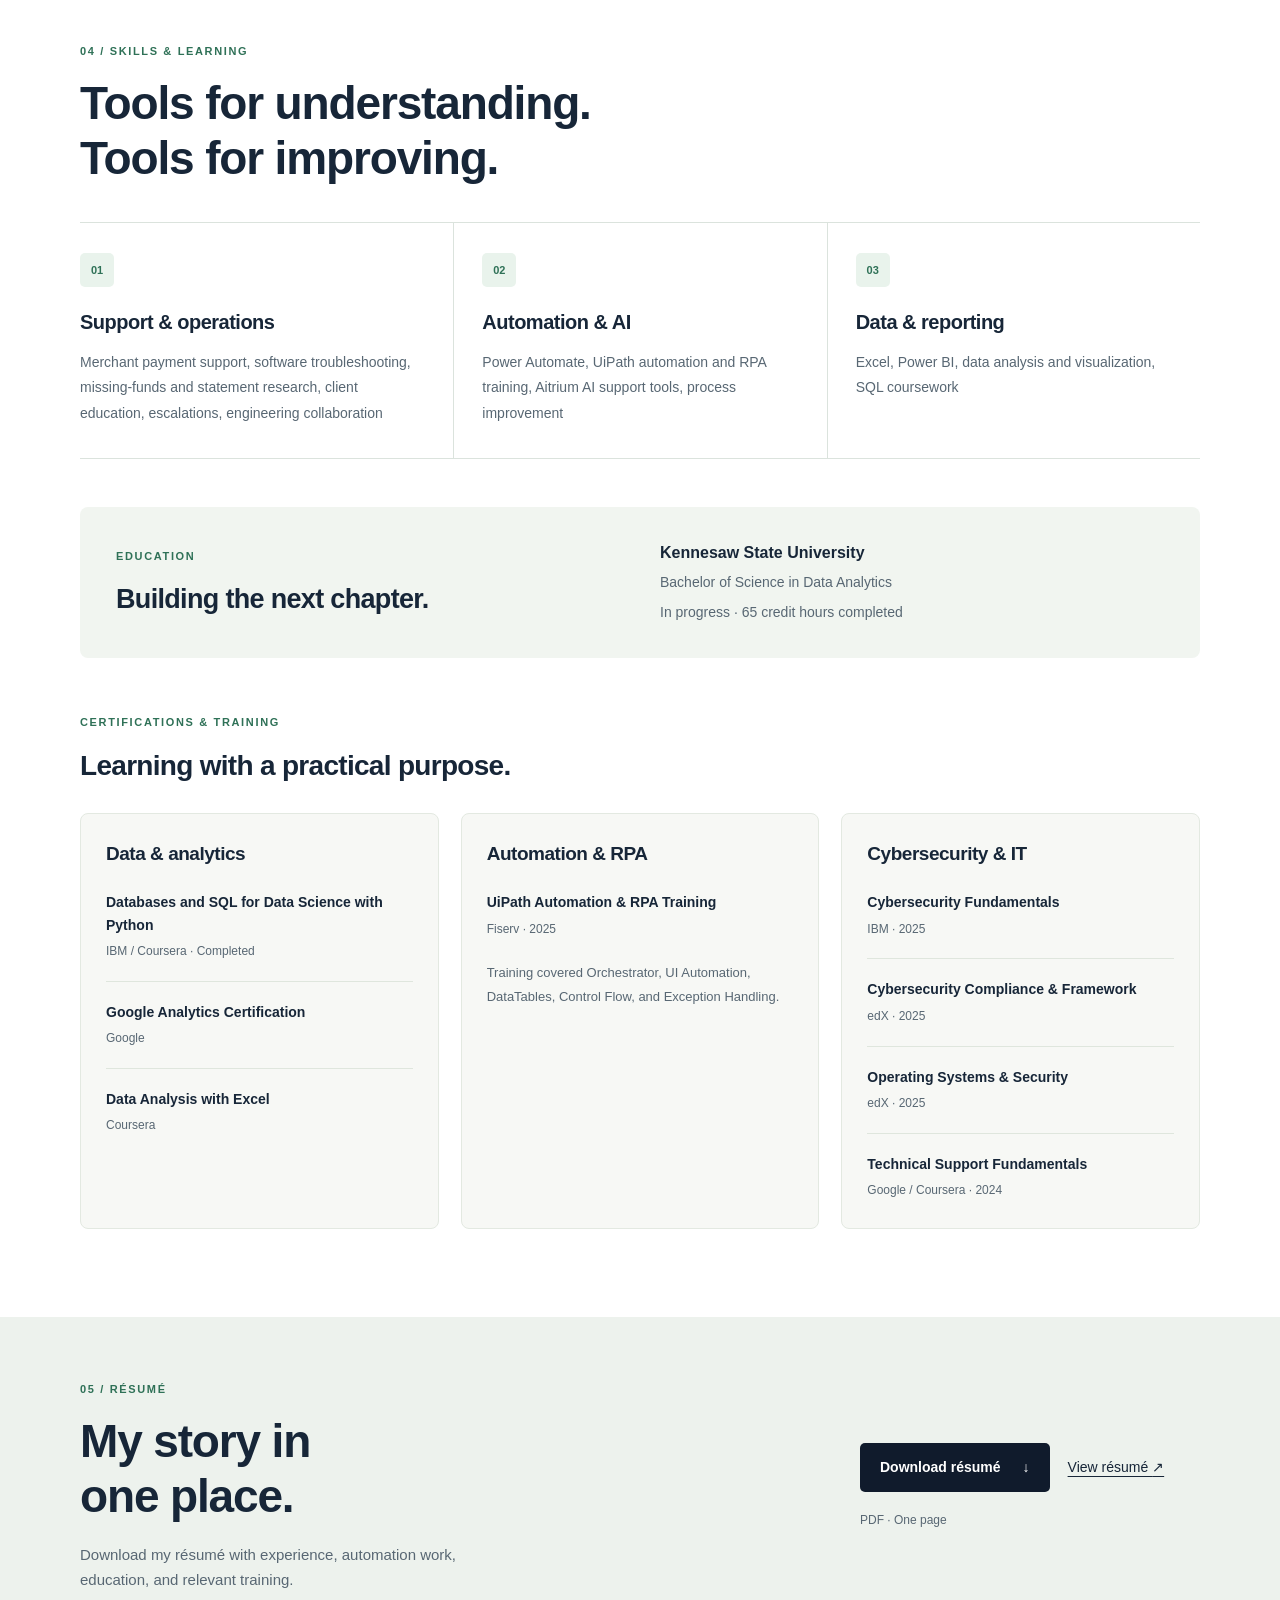
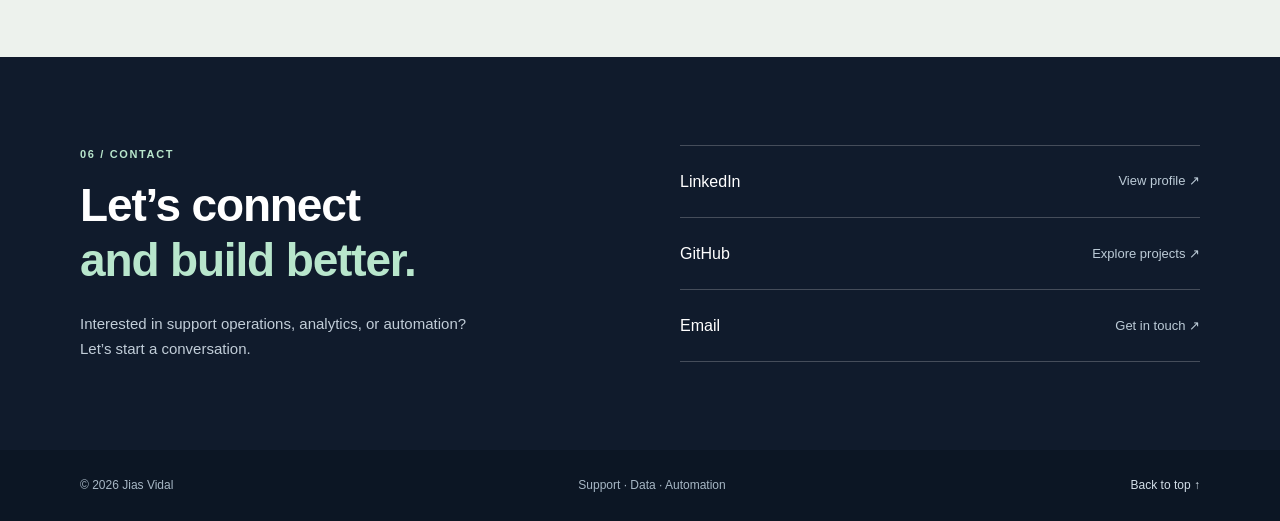
==== commit 8c832e85: "Add files via upload" ====
--- a/index.html
+++ b/index.html
@@ -71,7 +71,7 @@
 <span>Google / Coursera · 2024</span></li></ul></article></div>
 </div></section>
 
-    <section class="section resume-section" id="resume"><div class="container resume-panel"><div><p class="section-kicker">05 / Résumé</p><h2>The story in<br>one place.</h2><p>Download my résumé with experience, automation work, education, and relevant training.</p></div><div class="resume-actions"><a class="button button-dark" href="assets/jias-vidal-resume.pdf" download>Download résumé <span aria-hidden="true">↓</span></a><a class="resume-preview" href="assets/jias-vidal-resume.pdf">View résumé <span aria-hidden="true">↗</span></a><span class="file-note">PDF · One page</span></div></div></section>
+    <section class="section resume-section" id="resume"><div class="container resume-panel"><div><p class="section-kicker">05 / Résumé</p><h2>My story in<br>one place.</h2><p>Download my résumé with experience, automation work, education, and relevant training.</p></div><div class="resume-actions"><a class="button button-dark" href="assets/jias-vidal-resume.pdf" download>Download résumé <span aria-hidden="true">↓</span></a><a class="resume-preview" href="assets/jias-vidal-resume.pdf">View résumé <span aria-hidden="true">↗</span></a><span class="file-note">PDF · One page</span></div></div></section>
 
     <section class="contact-section" id="contact"><div class="container contact-layout"><div><p class="section-kicker">06 / Contact</p><h2>Let’s connect<br><em>and build better.</em></h2><p>Interested in support operations, analytics, or automation? Let’s start a conversation.</p></div><div class="contact-links"><a class="contact-placeholder contact-active" id="linkedin-link" href="https://www.linkedin.com/in/jias-vidal-97a080161/"><span>LinkedIn</span><span>View profile ↗</span></a><a class="contact-placeholder contact-active" id="github-link" href="https://github.com/jiasvidal"><span>GitHub</span><span>Explore projects ↗</span></a><a class="contact-placeholder contact-active" id="email-link" href="mailto:jiasvidal@gmail.com"><span>Email</span><span>jiasvidal@gmail.com ↗</span></a></div></div></section>
   </main>
